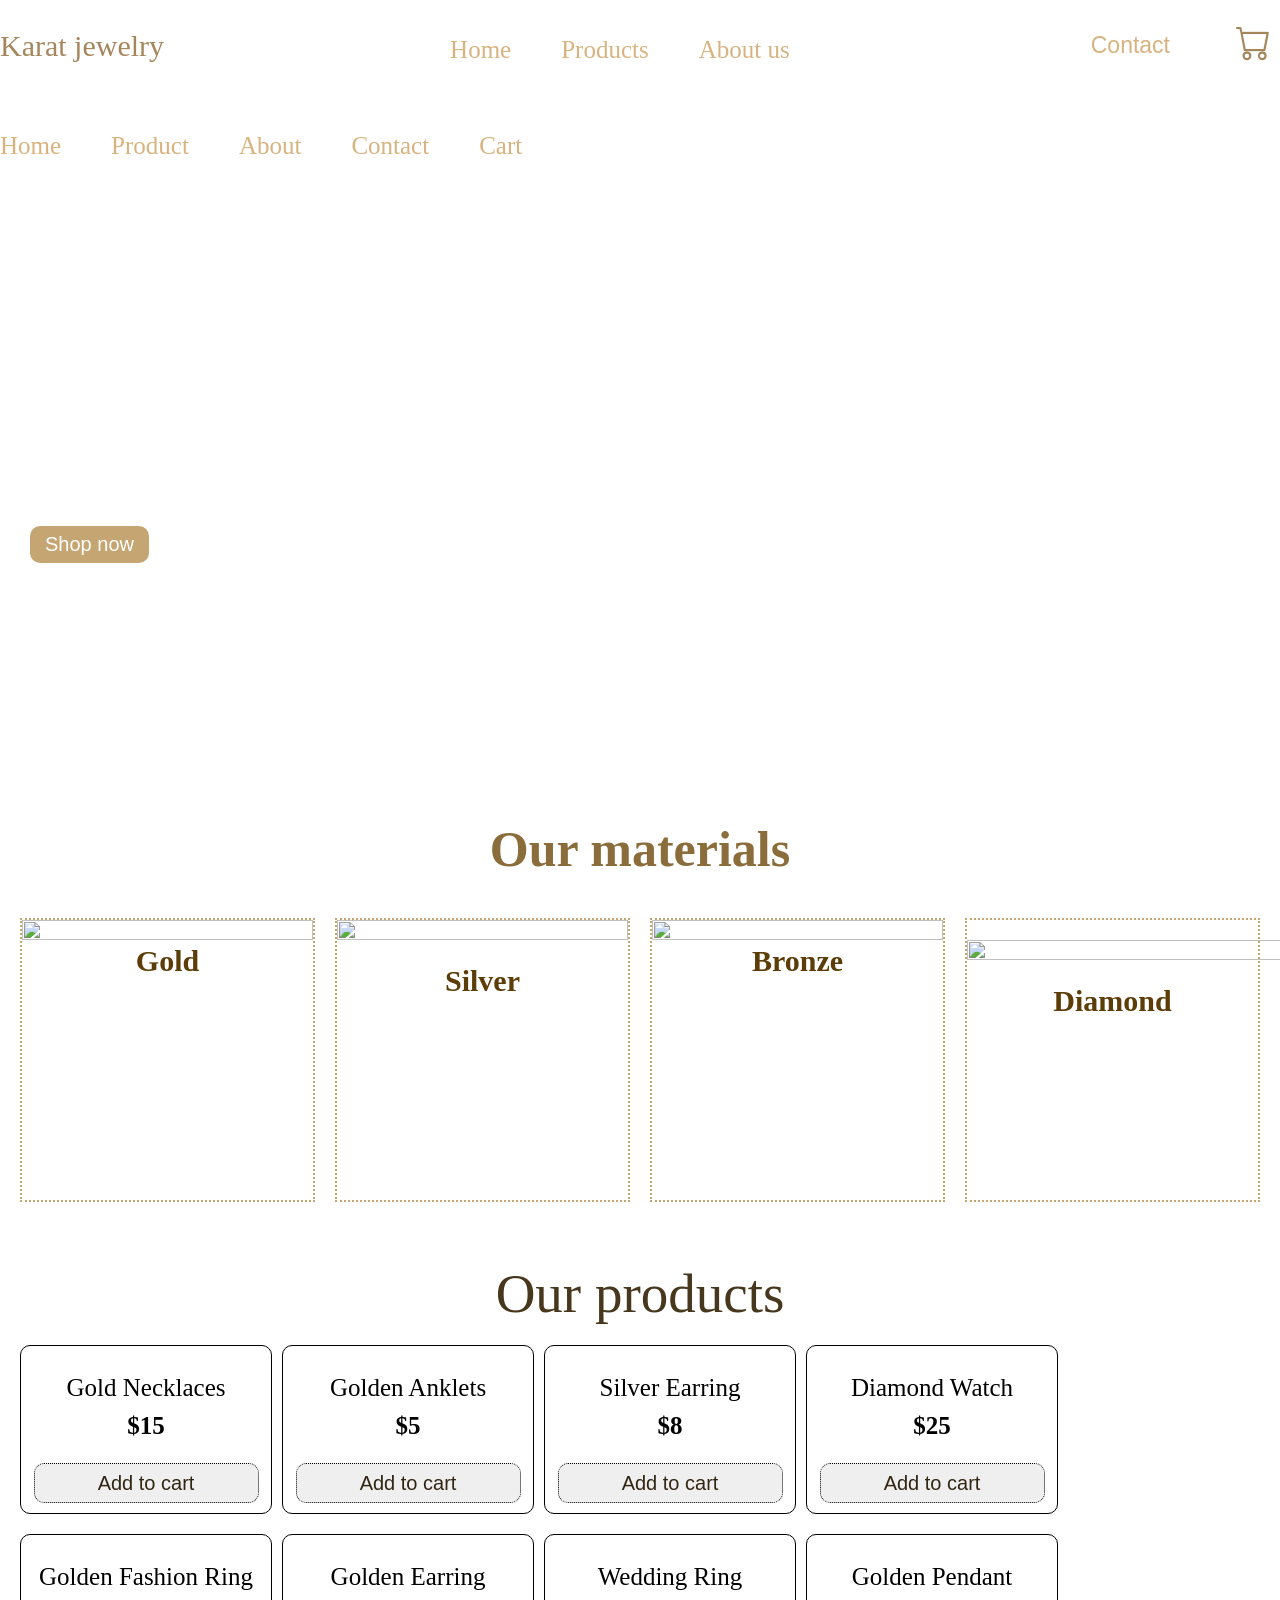
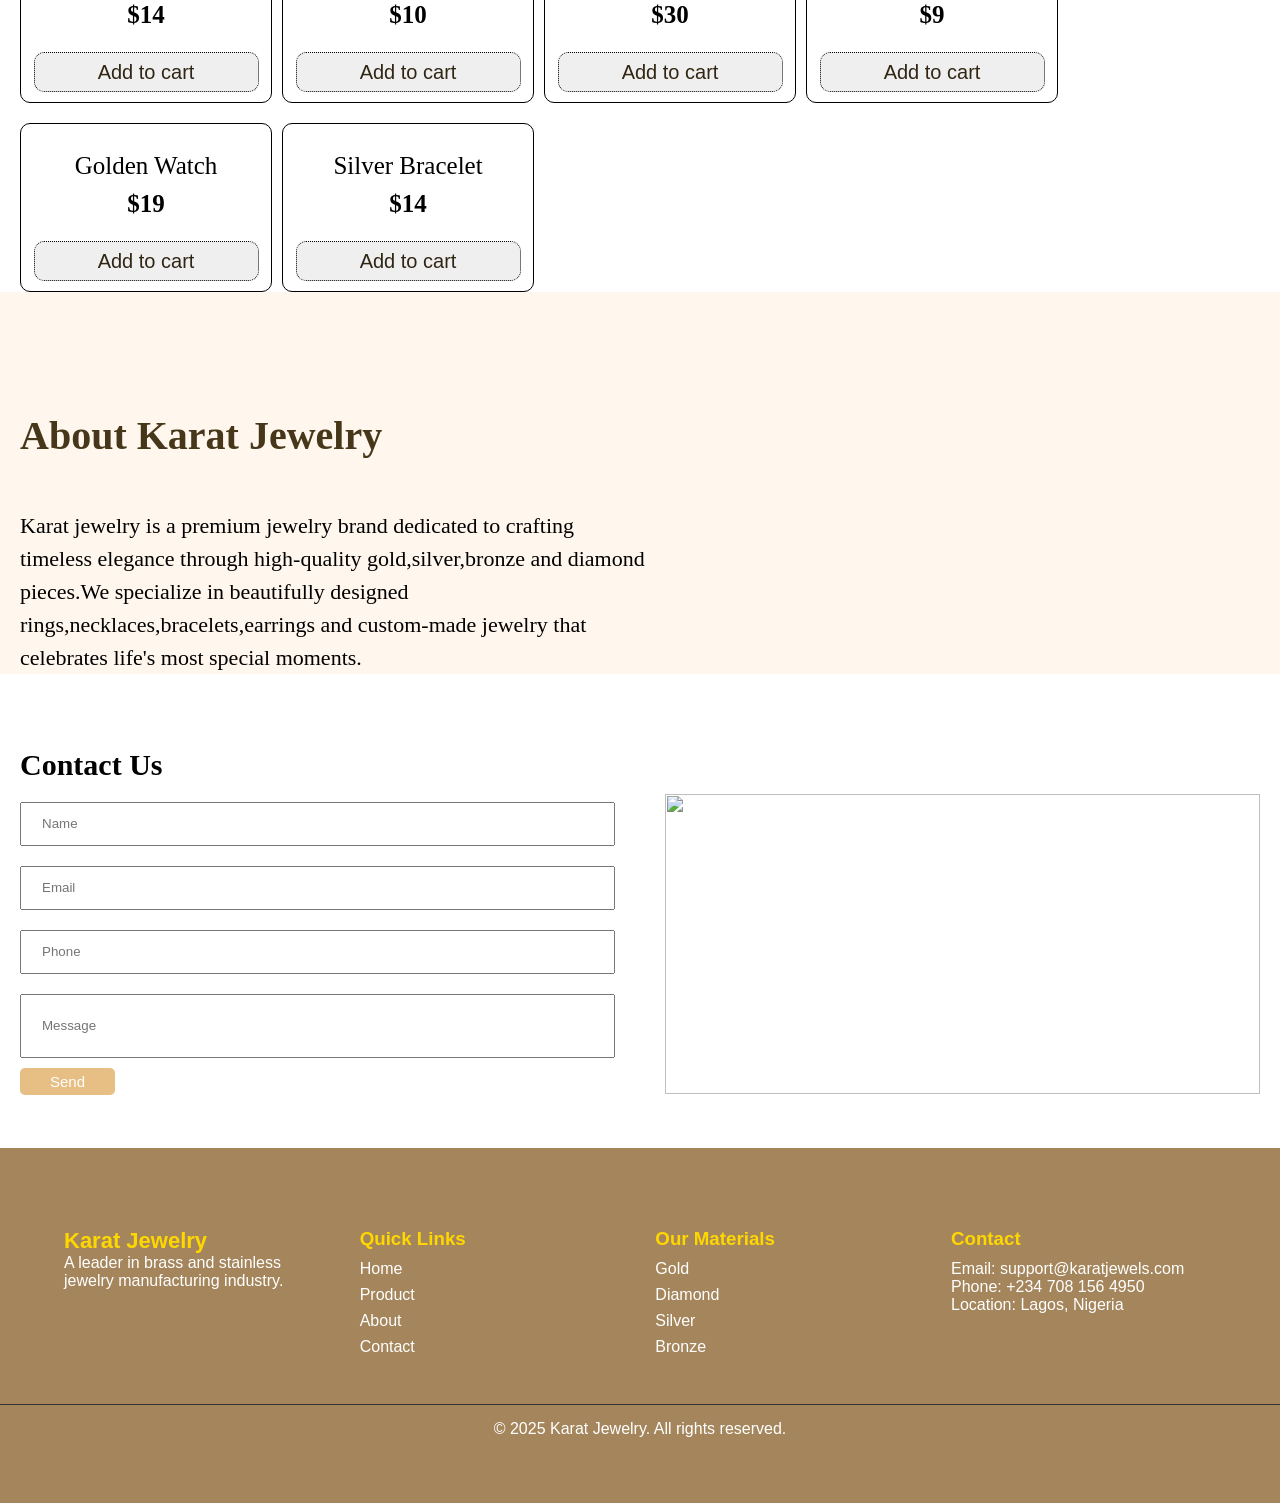
==== index.html @ 46d70159 "Initial commit" ====
<!DOCTYPE html>
<html lang="en">
<head>
    <meta charset="UTF-8">
    <meta name="viewport" content="width=device-width, initial-scale=1.0">
    <title>Document</title>
    <link rel="stylesheet" href="index.css">
    <link href="https://cdn.jsdelivr.net/npm/bootstrap-icons@1.11.3/font/bootstrap-icons.css" rel="stylesheet">
    <link rel="stylesheet" href="bootstrap-5.3.3-dist/bootstrap-5.3.3-dist/css/bootstrap.css">
    <link rel="stylesheet" href="https://cdnjs.cloudflare.com/ajax/libs/font-awesome/7.0.1/css/all.min.css"/>
     
</head>
<body>
    <nav>
        <div style="display: flex;align-items: center;">
            <div>
               <a href="#abt"> <img style="width: 120px;margin-left: 20px;" src=".//assets/logo.png" alt=""></a>
            </div>
            <div style="margin-left: -40px;"><a href="#abt"><h1 style="font-size: 30px;margin-top: 1px;">Karat jewelry</h1></a></div>
        </div>

            <div style="display: flex;justify-content: center;margin-top: 10px;">
                <ul>
                    <a href=""><li>Home</li></a>
                    <a href="#productss"><li>Products</li></a>
                    <a href="#abt"><li>About us</li></a>
                </ul>
            </div>
            <div style="display:flex; right: 20px;"><a href="#contactt"><button>Contact</button></a>
               <a href="cart.html"> <div style="position: relative;right: 10%;padding: 5px;border-radius: 20px;">
                <i style="font-size: 35px;color: rgb(165, 134, 92);" class="bi bi-cart"></i>
                <h2 style="position: absolute;top: 0px; left: 50%;transform: translate(-50%); font-size: 18px"
                id="cart-increment"
                ></h2>
            </div></a>
            </div>
    </nav>

    <nav class="navbar  d-flex d-sm-none  " style="position: sticky;top: 0;">
      <div class="container-fluid">
        <a class="navbar-brand" href="#abt"><img src=".//assets/logo.png" alt="" height="80" ></a>
    
        <!-- TOGGLER -->
        <button
          class="navbar-toggler ms-auto"
          type="button"
          data-bs-toggle="collapse"
          data-bs-target="#mainNav"
        >
          <span class="navbar-toggler-icon"></span>
        </button>
    
        <!-- NAV LINKS -->
        <div class="collapse navbar-collapse" id="mainNav">
          <ul class="navbar-nav ms-auto mb-2 mb-lg-0">
            <li class="nav-item">
              <a class="nav-link " href="">Home</a>
            </li>
    
            <!-- DROPDOWN -->
            <li class="nav-item">
              <a class="nav-link " href="#productss">Product</a>
            </li>

            <li class="nav-item">
              <a class="nav-link " href="#abt">About</a>
            </li>
    
            <li class="nav-item">
              <a class="nav-link" href="#contactt">Contact</a>
            </li>

            <li class="nav-item">
                <a class="nav-link " href="cart.html">Cart</a>
              </li>
    
          </ul>
        </div>
      </div>
    </nav>
    


        <div class="main" id="main">
        <p>A leader in brass and stainless jewelry manufacturing industry</p>
        <a href="#productss"><button class="button">Shop now</button></a>
        </div>
                
        
        <div class="material" id="mat">
            <h1>Our materials</h1>
         <div class="materiall">
            <div class="item">
                <div ><img src=".//assets/gold.png" alt=""></div>
                <h2>Gold</h2>
            </div>
            <div class="item">
                <div><img src=".//assets/silver.png" alt=""></div>
                <h2 style="margin-top: 20px;">Silver</h2>
            </div>
            <div class="item">
                <div><img src=".//assets/bronze.png" alt=""></div>
                <h2>Bronze</h2>
            </div>
            <div class="item">
                <div><img style="width: 110%;margin-top: 20px;" src=".//assets/diamond.png" alt=""></div>
                <h2  style="margin-top: 20px;">Diamond</h2>
            </div>
         </div>
        </div>

         <!-- Our available Products -->

         <div class="product-section">
            <h1>Our products</h1>
         <div class="product-container js-product-container" id="productss">
            <!-- <div class="product-card">
                <div class="product-img">
                    <img src="./assets/golden-necklace.png" alt=""></div>
                <div class="product-name">
                    <h3>Gold necklaces</h3>
                </div>
                <div class="product-price">
                    <h4>$15.00</h4>
                </div>
                <button>Add to cart</button>
            </div>


            <div class="product-card">
                <div class="product-img">
                    <img src="./assets/golden-necklace.png" alt=""></div>
                <div class="product-name">
                    <h3>Gold necklaces</h3>
                </div>
                <div class="product-price">
                    <h4>$15.00</h4>
                </div>
                <button>Add to cart</button>
            </div>

            <div class="product-card">
                <div class="product-img">
                    <img src="./assets/golden-necklace.png" alt=""></div>
                <div class="product-name">
                    <h3>Gold necklaces</h3>
                </div>
                <div class="product-price">
                    <h4>$15.00</h4>
                </div>
                <button>Add to cart</button>
            </div>

            <div class="product-card">
                <div class="product-img">
                    <img src="./assets/golden-necklace.png" alt=""></div>
                <div class="product-name">
                    <h3>Gold necklaces</h3>
                </div>
                <div class="product-price">
                    <h4>$15.00</h4>
                </div>
                <button>Add to cart</button>
            </div>

            <div class="product-card">
                <div class="product-img">
                    <img src="./assets/golden-necklace.png" alt=""></div>
                <div class="product-name">
                    <h3>Gold necklaces</h3>
                </div>
                <div class="product-price">
                    <h4>$15.00</h4>
                </div>
                <button>Add to cart</button>
            </div>
             -->

         </div>
         </div> 

        <!-- about -->
         <div class="about" id="abt">
            <div class="abt" >
                <div class="text">
                    <h1>About Karat Jewelry</h1>
                    <p>Karat jewelry is a premium jewelry brand dedicated to crafting timeless elegance through high-quality gold,silver,bronze and diamond pieces.We specialize in beautifully designed rings,necklaces,bracelets,earrings and custom-made jewelry that celebrates life's most special moments.</p>
                </div>
                <div class="image">
                    <img src=".//assets/about.png" alt="">
                </div>
            </div>
         </div>


        

         <!-- contact -->
            <div class="parent">
                <div class="contact-container" id="contactt">
                        <div style="width: 100%;">
                            <h2>Contact Us</h2>
                            <form action="">
                            <div class="inp" style="display: flex;flex-direction: column;row-gap: 20px;">
                                <input type="text" placeholder="Name" required >
                                <input type="email" placeholder="Email" required>
                                <input type="number" placeholder="Phone" required>
                                <input style="height: 60px;" type="text" placeholder="Message" required>
                            </div>
                            <button type="submit" class="contact-btn">Send</button>
                            </form>
                        </div>
                    <div style="width: 100%;"><img src=".//assets/contact us.jpeg" alt=""></div>
                </div>
            </div>

            <!-- footer -->

            <footer class="footer">
                <div class="footer-container">
              
                  <div class="footer-section">
                    <h2 class="logo">Karat Jewelry</h2>
                    <p>A leader in brass and stainless jewelry manufacturing industry.</p>
                  </div>
              
                  <div class="footer-section">
                    <h3>Quick Links</h3>
                    <ul>
                      <li><a href="">Home</a></li>
                      <li><a href="#productss">Product</a></li>
                      <li><a href="#abt">About</a></li>
                      <li><a href="#contactt">Contact</a></li>
                    </ul>
                  </div>
              
                  <div class="footer-section">
                    <h3>Our Materials</h3>
                    <ul>
                      <li><a href="#mat">Gold</a></li>
                      <li><a href="#mat">Diamond</a></li>
                      <li><a href="#mat">Silver</a></li>
                      <li><a href="#mat">Bronze</a></li>
                    </ul>
                  </div>
              
                  <div class="footer-section">
                    <h3>Contact</h3>
                    <p>Email: support@karatjewels.com</p>
                    <p>Phone: <a style="text-decoration: none;color: white;" href="tel:+2347081564950">+234 708 156 4950</a></p>
                    <p>Location: Lagos, Nigeria</p>
                  </div>
              
                </div>
              
                <div class="copyright">
                  © 2025 Karat Jewelry. All rights reserved.
                </div>
              </footer>
        <script src="https://cdn.jsdelivr.net/npm/bootstrap@5.3.3/dist/js/bootstrap.bundle.min.js"></script>
        <script type="module" src="index.js"></script>
</body>
</html>
---- index.css ----
*{
    margin: 0;
    padding: 0;
}
body{
    overflow-x: hidden;
}
nav{
    display: flex;
    justify-content: space-between;
    /* background-image: url(.//assets/index-img.jpg); */
    /* background-color: rgb(165, 134, 92); */
    /* background-color: white; */
    background-color: rgb(255, 255, 255);

    /* background-color: royalblue; */
    /* height: 70px; */
    background-repeat: no-repeat;
    background-size: cover;
    background-position: center;
    align-items: center;
    padding: 10px 0px;
    position:sticky;
    top: 0;
    width: 100%;
    z-index: 1099;
}

.nav2{
    display: none;
    justify-content: space-between;
    /* background-image: url(.//assets/index-img.jpg); */
    background-color: rgb(165, 134, 92);
    /* background-color: royalblue; */

    background-repeat: no-repeat;
    background-size: cover;
    background-position: center;
    align-items: center;
    padding: 00px 0px;
    height: 70px;
     position: fixed;
    width: 100%;
    z-index: 999;
}
nav h1{
    font-size: 40px;
    /* color: white; */
    color: rgb(165, 134, 92);

    font-weight: lighter;
    margin-left: 20px;
}
nav ul{
    display: flex;
    font-size: 25px;
    list-style-type: none;
    gap: 50px;
}
nav a{
    text-decoration: none;
    /* color: white; */
    /* color: rgb(165, 134, 92); */
    color: rgb(216, 179, 127);

    font-weight: lighter;
}
nav a:hover{
    color: gold;
    transition: 0.2s ease;
}
nav button{
    padding: 7px 15px;
    margin:5px 50px 0px 0px;
    font-size: 23px;
    border-radius: 12px;
    border: none;
    color: rgb(216, 179, 127);
    background: transparent;
}
nav button:hover{
    color: white;
    background-color: rgb(165, 134, 92);
    transition: 0.2s ease;
    cursor: pointer;
}
.main{
    background-image: url(.//assets/index-img.jpg);
    height: 600px;
    width: 100%;
    background-size: cover;
    background-repeat: no-repeat;
    background-position: center;
    z-index: 1051;

}
.main p{
    width: 690px;
    font-size: 42px;
    color: white;
    padding-top: 200px;
    margin-left: 30px;
}
.button{
    padding: 7px 15px;
    font-size: 20px;
    border-radius: 10px;
    color: white;
    margin-left: 30px;
    margin-top: 50px;
    background-color: #c5a572;
    border: none;
    font-weight:lighter;
    font-family: sans-serif;

}
.button:hover{
    background-color: #b5905f;
    cursor: pointer;
    transition: 0.5s ease;
}
.material{
    padding: 30px 20px;
    /* background-color: rgb(165, 134, 92); */
    background-color: white;
}
.material h1{
    text-align: center;
    font-size: 50px;
    padding: 10px 0px;
    color: #8a6d3b;
    /* color: white; */
    /* opacity: 0.8; */

}
.materiall{
    display: flex;
    gap: 20px;
    padding-top: 30px;
    /* width: 100%; */
}
.material img{
    width: 100%;
    height: 100%;
    /* border: 3px solid black; */
}
.item{
    border: 2px dotted #c5a572;    
    height: 280px;
    width: 100%;
}
.materiall h2{
    font-size: 30px;
    text-align: center;
    color: #5c3d08;

}
.about{
    background-color: rgb(255, 247, 237);
}
.abt{
    display: flex;
    /* border: 5px solid red; */
}
.text{
    width: 100%;
    margin-top: 100px;
    padding: 0px 0px 0px 20px;
}
.text h1{
    font-size: 40px;
    margin-top: 20px;
    color: #47371a;

}
.text p{
    font-size: 22px;
    line-height: 1.5;
    margin-top: 50px;
}
.image{
    width: 100%;
}
.image img{
    width: 80%;
}
.product-section{
    padding: 0px 20px;
    margin-top: 30px;
}
.product-section h1{
    text-align: center;
    font-size: 55px;
    font-weight: lighter;
    color: #46371d;

}
.product-container{
    margin-top: 20px;
    display: flex;
    gap: 10px;
    row-gap: 20px;
    flex-wrap: wrap;
}
.product-card{
    border: 1px solid black;
    width: 250px;
    display: flex;
    flex-direction: column;
    border-radius: 10px;
    overflow: hidden;
    /* align-items: center; */
    /* padding: 0px 0px; */
}
.product-card:hover{
 .imagee{
    /* transform: scale(-100%,-100%);*/
    transform: scale(1.30);
    transition-duration: 0.5s;
 }
}
.product-card h3,h4{
    text-align: center;
    font-size: 25px;
    margin-top: 10px;
    font-weight: lighter;

}
.product-card h4{
    font-weight: bold;
}
.product-card img{
    background-color: rgb(224, 202, 171);
    width: 100%;
    border-radius: 10px;
}
.product-card button{
    width: 90%;
    height: 40px;
    border: 1px dotted black;
    /* margin: auto; */
    font-size: 20px;
    margin: 10px auto;
    border-radius: 10px;
    color: #312613;

}
.product-card button:hover{
    opacity: 0.7;
    transition: 0.2s ease;
    cursor: pointer;
    /* background-color: #e4e4e4; */
}
.product-img{
    overflow: hidden;
}
.parent{
    margin: 70px 0px 50px 0px ;
}
.contact-container{
    /* border: 2px solid black; */
    display: flex;
    gap: 50px;
    padding: 0px 20px  ;
    align-items: center;
}
.contact-container h2{
    font-size: 30px;
    margin-bottom: 20px;
}
.contact-container img{
    margin-top: 50px;
    width: 100%;
    height: 300px;
}
.inp input{
    height: 40px;
    outline: none;
    padding:0px 20px;
}
.contact-btn{
    padding: 5px 30px;
    font-size: 15px;
    border-radius: 5px;
    margin-top: 10px;
    background-color: rgb(231, 190, 132);
    border: none;
    color: white;
}


.footer {
    /* background: #111; */
    background-color: rgb(165, 134, 92);
    color: #fff;
    padding: 80px 0px 50px 0px;
    font-family: Arial, sans-serif;
  }
  
  .footer-container {
    display: flex;
    flex-wrap: wrap;
    justify-content: space-between;
    width: 90%;
    margin: auto;
  }
  
  .footer-section {
    width: 23%;
    min-width: 200px;
    margin-bottom: 20px;
  }
  
  .footer-section h3 {
    margin-bottom: 10px;
    color: gold;
  }
  
  .footer-section ul li {
    list-style: none;
    margin-bottom: 8px;
  }
  
  .footer-section ul li a {
    /* color: #ccc; */
    color: white;
    text-decoration: none;
  }
  
  .footer-section ul li a:hover {
    color: gold;
    transition: 0.2s ease;
  }
  
  .logo {
    color: gold;
    font-size: 22px;
  }
  
  .copyright {
    text-align: center;
    padding: 15px 0;
    border-top: 1px solid #333;
    color: white;
    margin-top: 20px;
  }
  .inserted{
    transition: 0.5s ease;
    opacity: 1 !important;
  }
  .uninserted{
    transition: 0.5s ease;
    opacity: 0 !important;
  }
  .time{
    transition: 0.5s ease;
  }
  @media (0px <=width <= 600px) {
    nav{
        display: none;
    }
    .nav2{
        /* display: none; */
        /* justify-content: space-around; */
        border: 2px solid black;
    }
    .navbar a {
        padding: 0 !important;
        margin: 0 !important;
        margin-left: 20px !important;
    }
    .nav2 i{
        padding-right: 20px;
    }
    .nav2-logo{
        margin-left: 0px;
    }
    .main{
        height: 450px;
    }
    .main p{
        font-size: 20px;
        font-weight: 100;
        padding-top:80px;
        width: 48%;
        margin-left: 5px;
        line-height: 1.2;
    }
    .main button{
        margin-left: 5px;
    }
    .material h1{
        font-size: 30px;
    }
    .materiall{
        flex-direction: column;
    }
    .item{
        height: 80%;
        padding: 10px 0px;
    }
    .abt{
        flex-direction: column;
        align-items: center;
        justify-content: center;
        padding: 0px 0px;
    }
    .text{
        /* border: 2px solid black; */
        margin: 50px;
        padding-right: 0px 0px;
    }
    .text h1{
        font-size: 35px;
    }
    .text p{
        margin-top: 20px;
        font-size: 20px;
        padding-right:20px;
    }
    .image{
        padding-left: 20px;
    }
    .product-section h1{
        font-size: 39px;
    }
    .product-container{
        
        row-gap: 50px;
    }
    .product-card{
        width: 100%;
    }
    .contact-container{
        flex-direction: column;
    }
    /* .product-container {
        width: 80%;
        align-items: center !important;
        justify-content: center !important;
        align-self: center !important;
        margin-left: 50%;
        transform: translate(-50%);
    } */
  }
  @media (600px <=width <= 3000px) {
    nav{
        height: 70px;
    }
  }
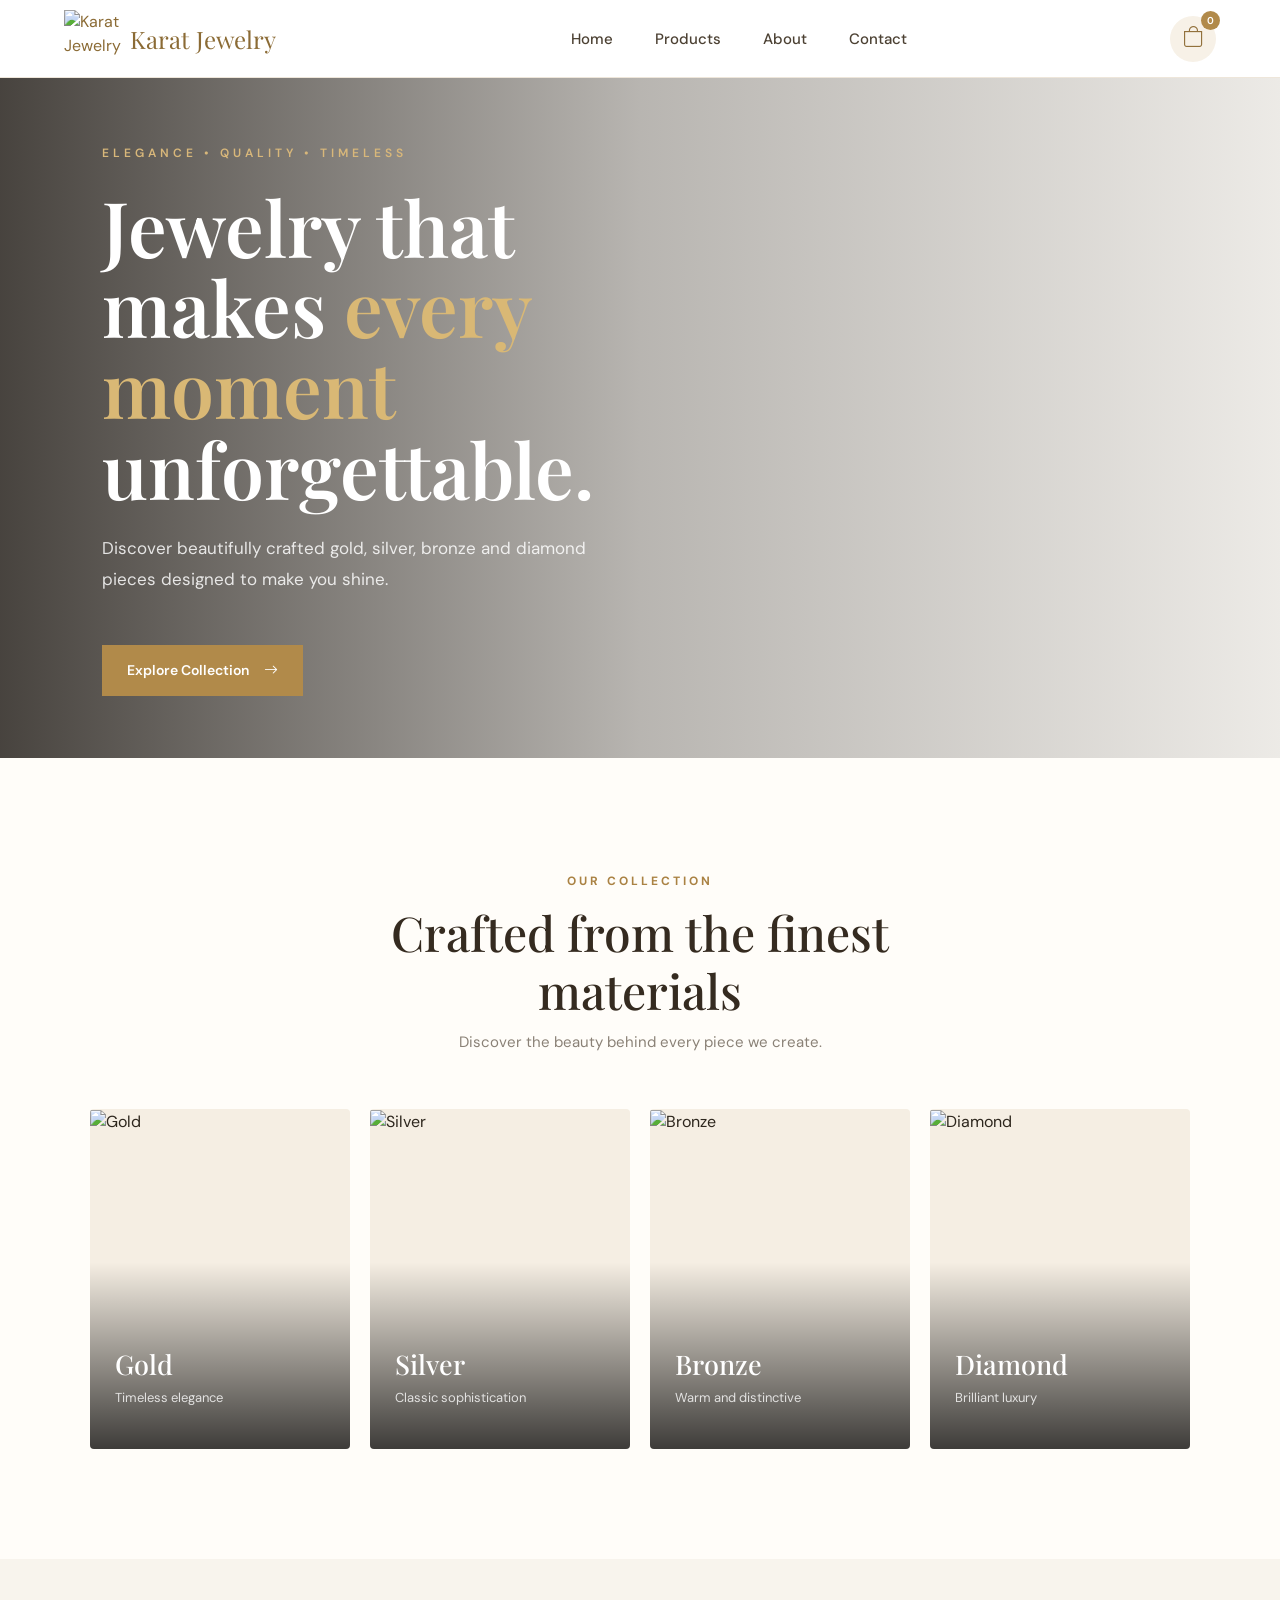
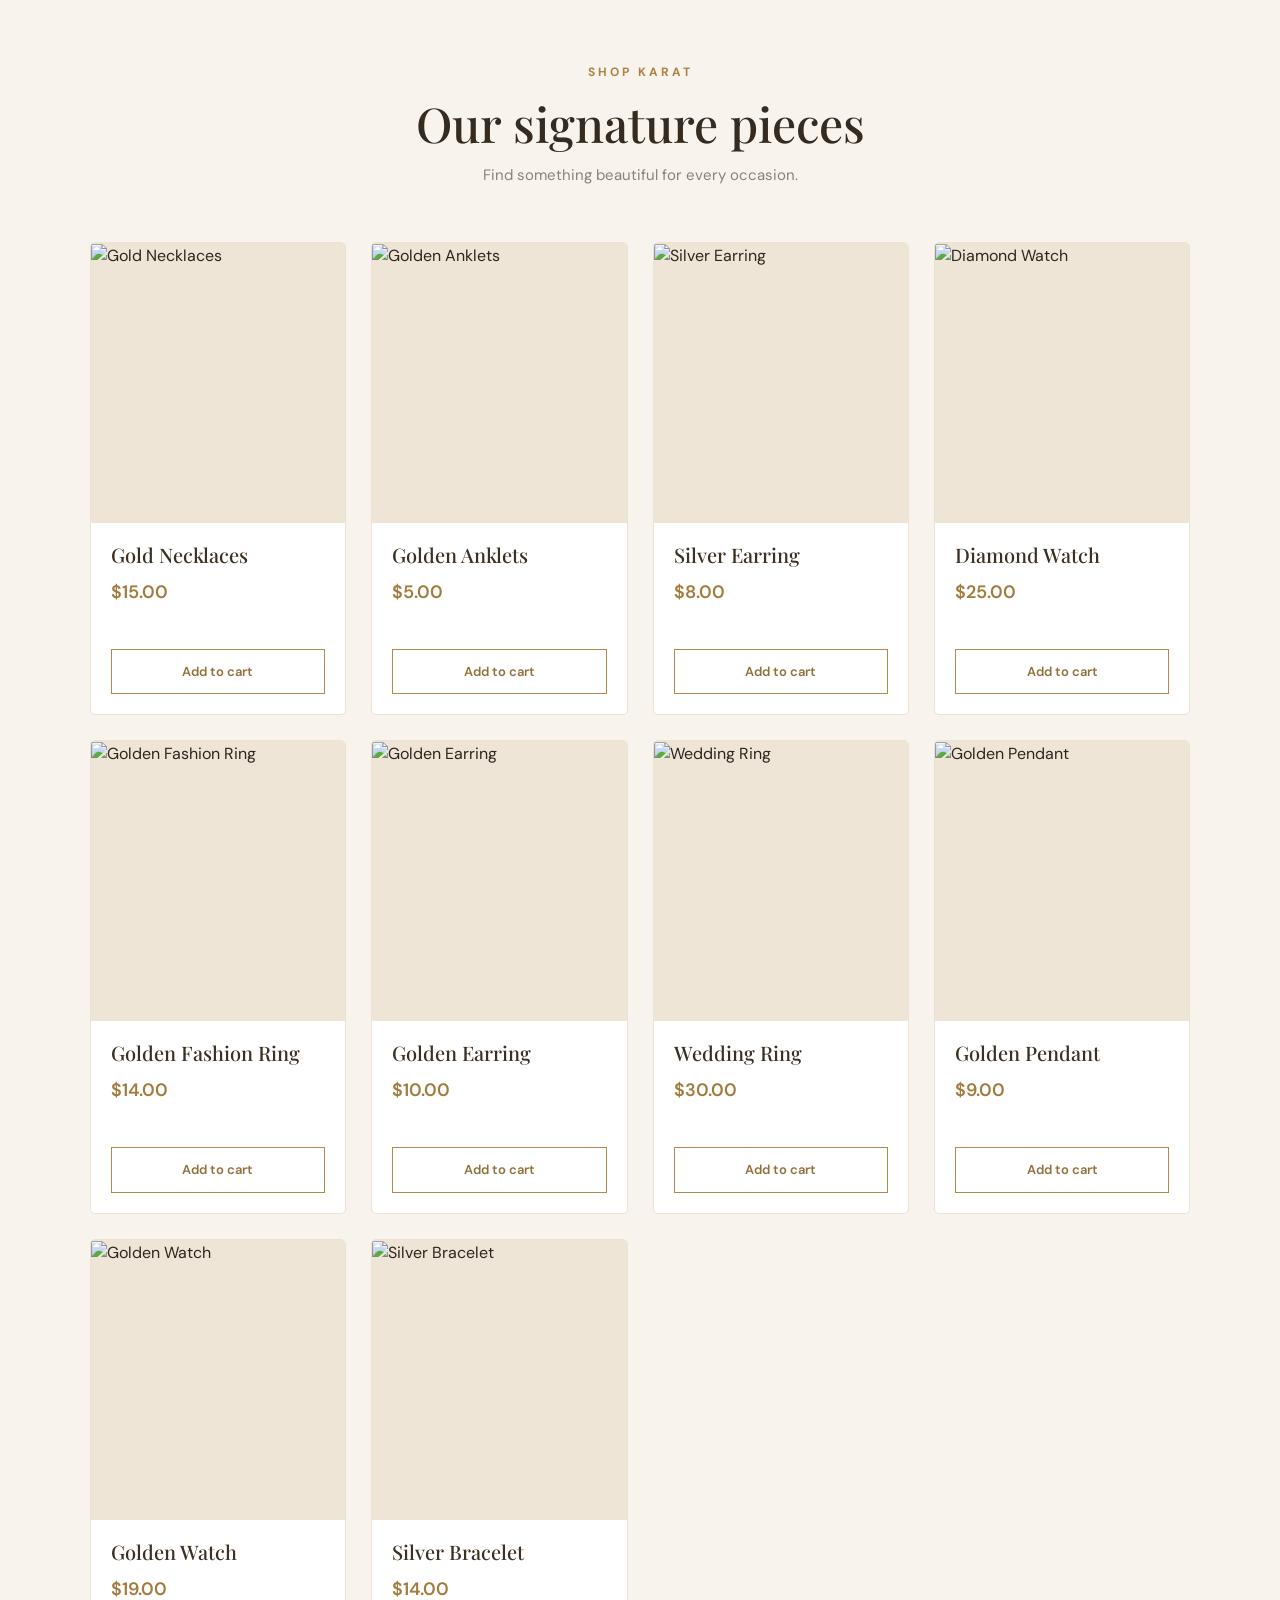
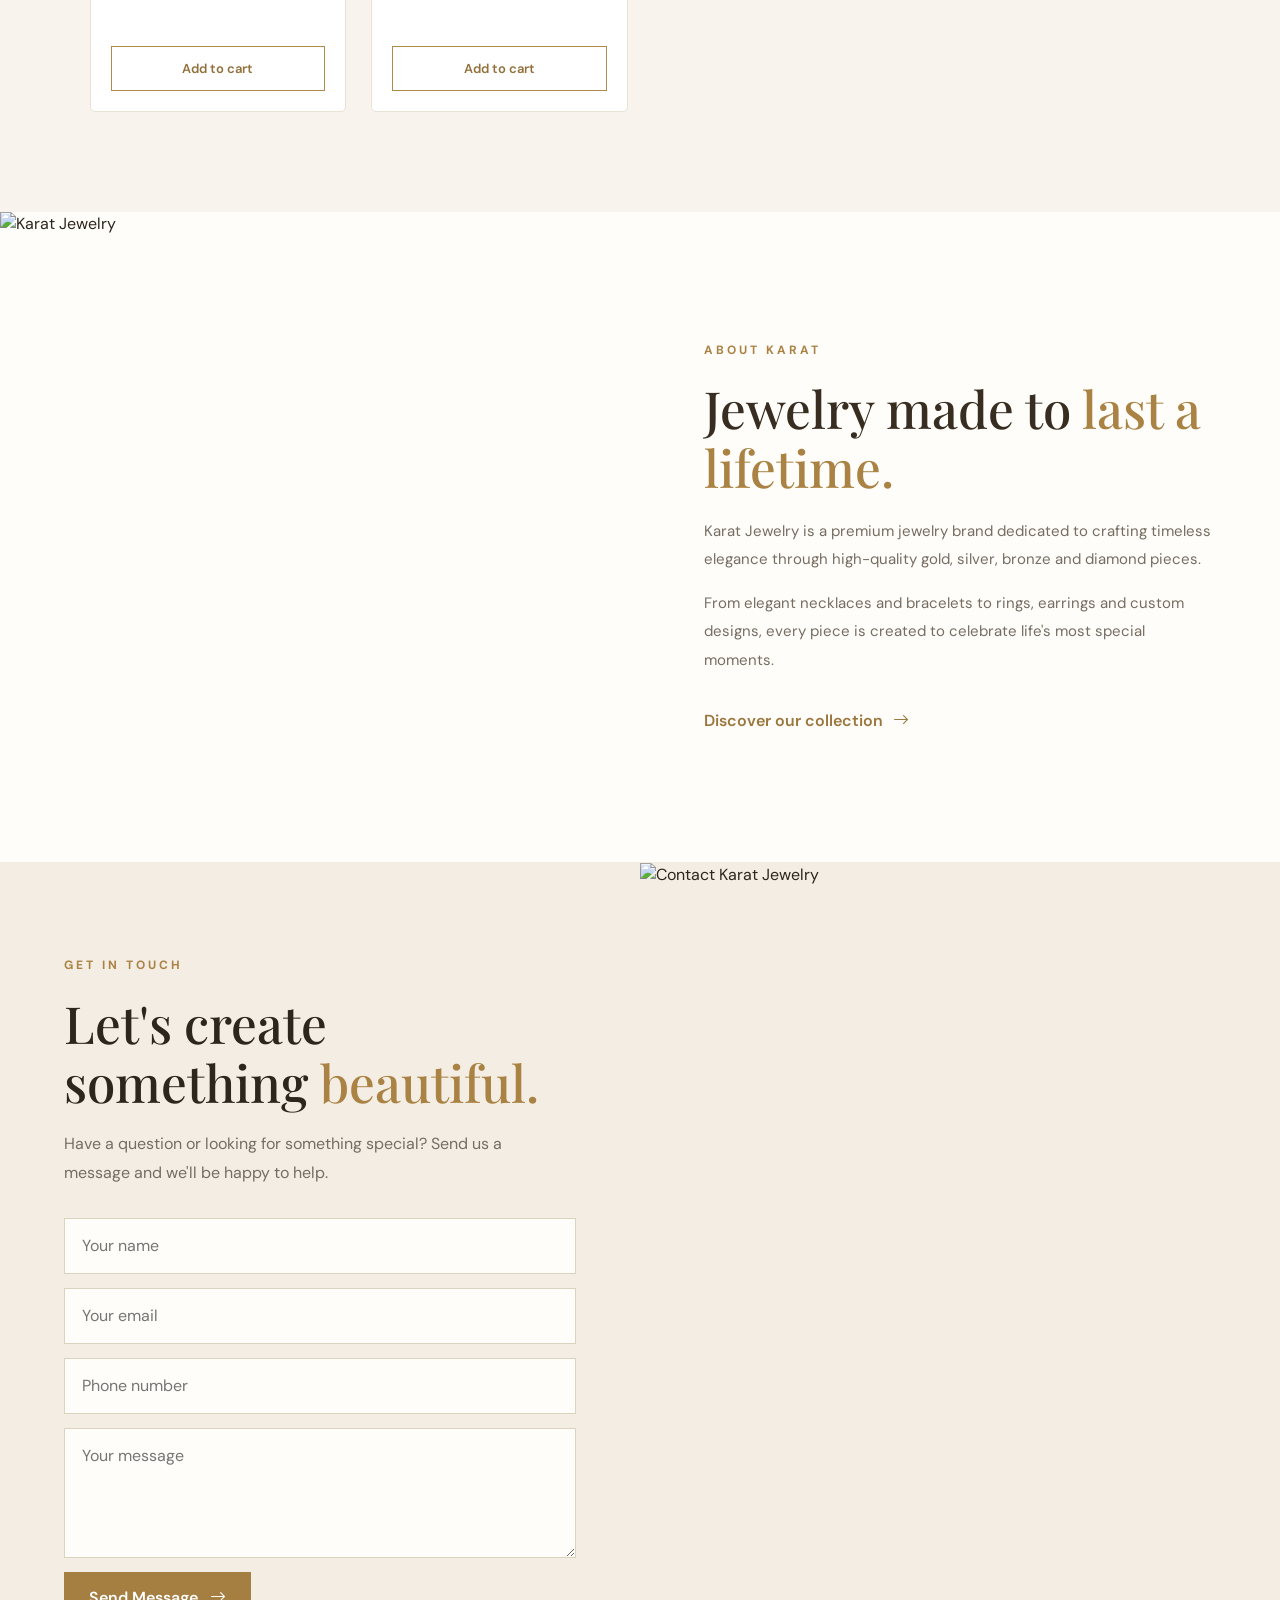
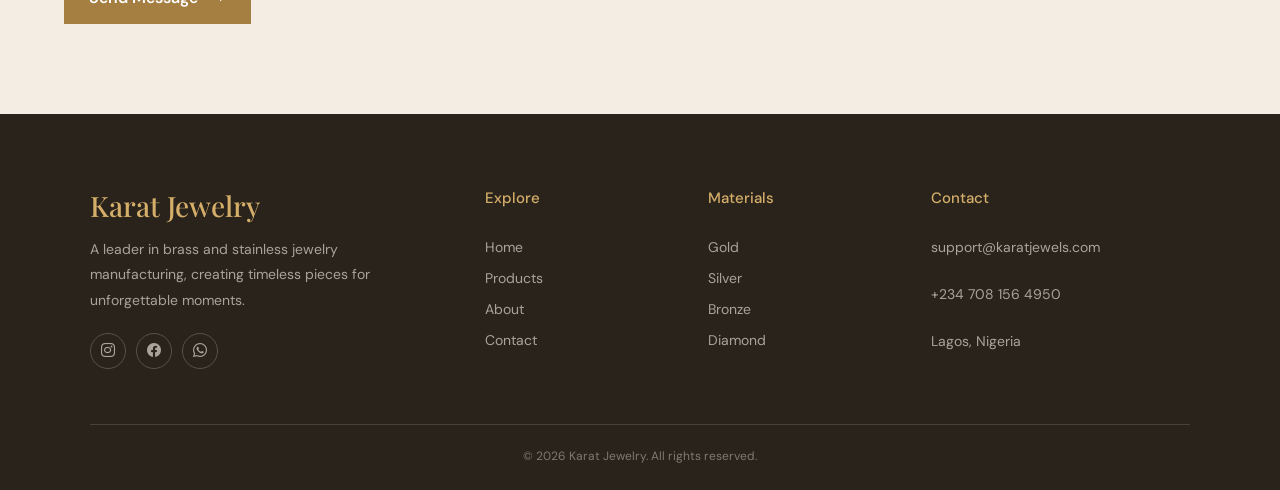
==== commit a1aa8489: "Fix empty cart order validation" ====
--- a/index.html
+++ b/index.html
@@ -1,263 +1,443 @@
 <!DOCTYPE html>
 <html lang="en">
+
 <head>
     <meta charset="UTF-8">
     <meta name="viewport" content="width=device-width, initial-scale=1.0">
-    <title>Document</title>
+
+    <title>Karat Jewelry</title>
+
+    <!-- Bootstrap -->
+    <link
+        href="https://cdn.jsdelivr.net/npm/bootstrap@5.3.3/dist/css/bootstrap.min.css"
+        rel="stylesheet"
+    >
+
+    <!-- Bootstrap Icons -->
+    <link
+        rel="stylesheet"
+        href="https://cdn.jsdelivr.net/npm/bootstrap-icons@1.11.3/font/bootstrap-icons.min.css"
+    >
+
+    <!-- Google Fonts -->
+    <link
+        href="https://fonts.googleapis.com/css2?family=DM+Sans:wght@400;500;600&family=Playfair+Display:wght@500;600;700&display=swap"
+        rel="stylesheet"
+    >
+
     <link rel="stylesheet" href="index.css">
-    <link href="https://cdn.jsdelivr.net/npm/bootstrap-icons@1.11.3/font/bootstrap-icons.css" rel="stylesheet">
-    <link rel="stylesheet" href="bootstrap-5.3.3-dist/bootstrap-5.3.3-dist/css/bootstrap.css">
-    <link rel="stylesheet" href="https://cdnjs.cloudflare.com/ajax/libs/font-awesome/7.0.1/css/all.min.css"/>
-     
 </head>
+
+
 <body>
-    <nav>
-        <div style="display: flex;align-items: center;">
+
+    <!-- ================= NAVBAR ================= -->
+
+    <nav class="desktop-nav">
+
+        <a href="#main" class="brand">
+            <img src="./assets/logo.png" alt="Karat Jewelry">
+            <span>Karat Jewelry</span>
+        </a>
+
+        <ul class="nav-links">
+            <li><a href="#main">Home</a></li>
+            <li><a href="#productss">Products</a></li>
+            <li><a href="#abt">About</a></li>
+            <li><a href="#contactt">Contact</a></li>
+        </ul>
+
+        <a href="cart.html" class="cart-link">
+            <i class="bi bi-bag"></i>
+            <span id="cart-increment">0</span>
+        </a>
+
+    </nav>
+
+
+    <!-- ================= MOBILE NAVBAR ================= -->
+
+    <nav class="mobile-nav navbar">
+
+        <a href="#main" class="mobile-brand">
+            <img src="./assets/logo.png" alt="Karat Jewelry">
+        </a>
+
+        <button
+            class="navbar-toggler"
+            type="button"
+            data-bs-toggle="collapse"
+            data-bs-target="#mainNav"
+        >
+            <span class="navbar-toggler-icon"></span>
+        </button>
+
+        <div class="collapse navbar-collapse" id="mainNav">
+
+            <ul class="navbar-nav">
+
+                <li>
+                    <a href="#main">Home</a>
+                </li>
+
+                <li>
+                    <a href="#productss">Products</a>
+                </li>
+
+                <li>
+                    <a href="#abt">About</a>
+                </li>
+
+                <li>
+                    <a href="#contactt">Contact</a>
+                </li>
+
+                <li>
+                    <a href="cart.html">Cart</a>
+                </li>
+
+            </ul>
+
+        </div>
+
+    </nav>
+
+
+    <!-- ================= HERO ================= -->
+
+    <section class="hero" id="main">
+
+        <div class="hero-overlay"></div>
+
+        <div class="hero-content">
+
+            <span class="hero-small">
+                ELEGANCE • QUALITY • TIMELESS
+            </span>
+
+            <h1>
+                Jewelry that makes
+                <span>every moment</span>
+                unforgettable.
+            </h1>
+
+            <p>
+                Discover beautifully crafted gold, silver, bronze
+                and diamond pieces designed to make you shine.
+            </p>
+
+            <a href="#productss" class="hero-btn">
+                Explore Collection
+                <i class="bi bi-arrow-right"></i>
+            </a>
+
+        </div>
+
+    </section>
+
+
+    <!-- ================= MATERIALS ================= -->
+
+    <section class="materials" id="mat">
+
+        <div class="section-heading">
+
+            <span>OUR COLLECTION</span>
+
+            <h2>
+                Crafted from the finest materials
+            </h2>
+
+            <p>
+                Discover the beauty behind every piece we create.
+            </p>
+
+        </div>
+
+
+        <div class="materials-grid">
+
+            <div class="material-card">
+
+                <img src="./assets/gold.png" alt="Gold">
+
+                <div>
+                    <h3>Gold</h3>
+                    <p>Timeless elegance</p>
+                </div>
+
+            </div>
+
+
+            <div class="material-card">
+
+                <img src="./assets/silver.png" alt="Silver">
+
+                <div>
+                    <h3>Silver</h3>
+                    <p>Classic sophistication</p>
+                </div>
+
+            </div>
+
+
+            <div class="material-card">
+
+                <img src="./assets/bronze.png" alt="Bronze">
+
+                <div>
+                    <h3>Bronze</h3>
+                    <p>Warm and distinctive</p>
+                </div>
+
+            </div>
+
+
+            <div class="material-card">
+
+                <img src="./assets/diamond.png" alt="Diamond">
+
+                <div>
+                    <h3>Diamond</h3>
+                    <p>Brilliant luxury</p>
+                </div>
+
+            </div>
+
+        </div>
+
+    </section>
+
+
+    <!-- ================= PRODUCTS ================= -->
+
+    <section class="products-section" id="productss">
+
+        <div class="section-heading">
+
+            <span>SHOP KARAT</span>
+
+            <h2>
+                Our signature pieces
+            </h2>
+
+            <p>
+                Find something beautiful for every occasion.
+            </p>
+
+        </div>
+
+
+        <!-- JS inserts products here -->
+
+        <div class="product-container js-product-container"></div>
+
+    </section>
+
+
+    <!-- ================= ABOUT ================= -->
+
+    <section class="about-section" id="abt">
+
+        <div class="about-image">
+
+            <img
+                src="./assets/about.png"
+                alt="Karat Jewelry"
+            >
+
+        </div>
+
+
+        <div class="about-content">
+
+            <span>ABOUT KARAT</span>
+
+            <h2>
+                Jewelry made to
+                <span>last a lifetime.</span>
+            </h2>
+
+            <p>
+                Karat Jewelry is a premium jewelry brand dedicated
+                to crafting timeless elegance through high-quality
+                gold, silver, bronze and diamond pieces.
+            </p>
+
+            <p>
+                From elegant necklaces and bracelets to rings,
+                earrings and custom designs, every piece is created
+                to celebrate life's most special moments.
+            </p>
+
+            <a href="#productss">
+                Discover our collection
+                <i class="bi bi-arrow-right"></i>
+            </a>
+
+        </div>
+
+    </section>
+
+
+    <!-- ================= CONTACT ================= -->
+
+    <section class="contact-section" id="contactt">
+
+        <div class="contact-content">
+
+            <span>GET IN TOUCH</span>
+
+            <h2>
+                Let's create something
+                <span>beautiful.</span>
+            </h2>
+
+            <p>
+                Have a question or looking for something special?
+                Send us a message and we'll be happy to help.
+            </p>
+
+
+            <form>
+
+                <input
+                    type="text"
+                    placeholder="Your name"
+                    required
+                >
+
+                <input
+                    type="email"
+                    placeholder="Your email"
+                    required
+                >
+
+                <input
+                    type="tel"
+                    placeholder="Phone number"
+                    required
+                >
+
+                <textarea
+                    placeholder="Your message"
+                    required
+                ></textarea>
+
+                <button type="submit">
+                    Send Message
+                    <i class="bi bi-arrow-right"></i>
+                </button>
+
+            </form>
+
+        </div>
+
+
+        <div class="contact-image">
+
+            <img
+                src="./assets/contact us.jpeg"
+                alt="Contact Karat Jewelry"
+            >
+
+        </div>
+
+    </section>
+
+
+    <!-- ================= FOOTER ================= -->
+
+    <footer>
+
+        <div class="footer-grid">
+
+            <div class="footer-brand">
+
+                <h2>Karat Jewelry</h2>
+
+                <p>
+                    A leader in brass and stainless jewelry
+                    manufacturing, creating timeless pieces
+                    for unforgettable moments.
+                </p>
+
+                <div class="socials">
+
+                    <a href="#">
+                        <i class="bi bi-instagram"></i>
+                    </a>
+
+                    <a href="#">
+                        <i class="bi bi-facebook"></i>
+                    </a>
+
+                    <a href="#">
+                        <i class="bi bi-whatsapp"></i>
+                    </a>
+
+                </div>
+
+            </div>
+
+
             <div>
-               <a href="#abt"> <img style="width: 120px;margin-left: 20px;" src=".//assets/logo.png" alt=""></a>
-            </div>
-            <div style="margin-left: -40px;"><a href="#abt"><h1 style="font-size: 30px;margin-top: 1px;">Karat jewelry</h1></a></div>
-        </div>
-
-            <div style="display: flex;justify-content: center;margin-top: 10px;">
-                <ul>
-                    <a href=""><li>Home</li></a>
-                    <a href="#productss"><li>Products</li></a>
-                    <a href="#abt"><li>About us</li></a>
-                </ul>
-            </div>
-            <div style="display:flex; right: 20px;"><a href="#contactt"><button>Contact</button></a>
-               <a href="cart.html"> <div style="position: relative;right: 10%;padding: 5px;border-radius: 20px;">
-                <i style="font-size: 35px;color: rgb(165, 134, 92);" class="bi bi-cart"></i>
-                <h2 style="position: absolute;top: 0px; left: 50%;transform: translate(-50%); font-size: 18px"
-                id="cart-increment"
-                ></h2>
-            </div></a>
-            </div>
-    </nav>
-
-    <nav class="navbar  d-flex d-sm-none  " style="position: sticky;top: 0;">
-      <div class="container-fluid">
-        <a class="navbar-brand" href="#abt"><img src=".//assets/logo.png" alt="" height="80" ></a>
-    
-        <!-- TOGGLER -->
-        <button
-          class="navbar-toggler ms-auto"
-          type="button"
-          data-bs-toggle="collapse"
-          data-bs-target="#mainNav"
-        >
-          <span class="navbar-toggler-icon"></span>
-        </button>
-    
-        <!-- NAV LINKS -->
-        <div class="collapse navbar-collapse" id="mainNav">
-          <ul class="navbar-nav ms-auto mb-2 mb-lg-0">
-            <li class="nav-item">
-              <a class="nav-link " href="">Home</a>
-            </li>
-    
-            <!-- DROPDOWN -->
-            <li class="nav-item">
-              <a class="nav-link " href="#productss">Product</a>
-            </li>
-
-            <li class="nav-item">
-              <a class="nav-link " href="#abt">About</a>
-            </li>
-    
-            <li class="nav-item">
-              <a class="nav-link" href="#contactt">Contact</a>
-            </li>
-
-            <li class="nav-item">
-                <a class="nav-link " href="cart.html">Cart</a>
-              </li>
-    
-          </ul>
-        </div>
-      </div>
-    </nav>
-    
-
-
-        <div class="main" id="main">
-        <p>A leader in brass and stainless jewelry manufacturing industry</p>
-        <a href="#productss"><button class="button">Shop now</button></a>
-        </div>
-                
-        
-        <div class="material" id="mat">
-            <h1>Our materials</h1>
-         <div class="materiall">
-            <div class="item">
-                <div ><img src=".//assets/gold.png" alt=""></div>
-                <h2>Gold</h2>
-            </div>
-            <div class="item">
-                <div><img src=".//assets/silver.png" alt=""></div>
-                <h2 style="margin-top: 20px;">Silver</h2>
-            </div>
-            <div class="item">
-                <div><img src=".//assets/bronze.png" alt=""></div>
-                <h2>Bronze</h2>
-            </div>
-            <div class="item">
-                <div><img style="width: 110%;margin-top: 20px;" src=".//assets/diamond.png" alt=""></div>
-                <h2  style="margin-top: 20px;">Diamond</h2>
-            </div>
-         </div>
-        </div>
-
-         <!-- Our available Products -->
-
-         <div class="product-section">
-            <h1>Our products</h1>
-         <div class="product-container js-product-container" id="productss">
-            <!-- <div class="product-card">
-                <div class="product-img">
-                    <img src="./assets/golden-necklace.png" alt=""></div>
-                <div class="product-name">
-                    <h3>Gold necklaces</h3>
-                </div>
-                <div class="product-price">
-                    <h4>$15.00</h4>
-                </div>
-                <button>Add to cart</button>
-            </div>
-
-
-            <div class="product-card">
-                <div class="product-img">
-                    <img src="./assets/golden-necklace.png" alt=""></div>
-                <div class="product-name">
-                    <h3>Gold necklaces</h3>
-                </div>
-                <div class="product-price">
-                    <h4>$15.00</h4>
-                </div>
-                <button>Add to cart</button>
-            </div>
-
-            <div class="product-card">
-                <div class="product-img">
-                    <img src="./assets/golden-necklace.png" alt=""></div>
-                <div class="product-name">
-                    <h3>Gold necklaces</h3>
-                </div>
-                <div class="product-price">
-                    <h4>$15.00</h4>
-                </div>
-                <button>Add to cart</button>
-            </div>
-
-            <div class="product-card">
-                <div class="product-img">
-                    <img src="./assets/golden-necklace.png" alt=""></div>
-                <div class="product-name">
-                    <h3>Gold necklaces</h3>
-                </div>
-                <div class="product-price">
-                    <h4>$15.00</h4>
-                </div>
-                <button>Add to cart</button>
-            </div>
-
-            <div class="product-card">
-                <div class="product-img">
-                    <img src="./assets/golden-necklace.png" alt=""></div>
-                <div class="product-name">
-                    <h3>Gold necklaces</h3>
-                </div>
-                <div class="product-price">
-                    <h4>$15.00</h4>
-                </div>
-                <button>Add to cart</button>
-            </div>
-             -->
-
-         </div>
-         </div> 
-
-        <!-- about -->
-         <div class="about" id="abt">
-            <div class="abt" >
-                <div class="text">
-                    <h1>About Karat Jewelry</h1>
-                    <p>Karat jewelry is a premium jewelry brand dedicated to crafting timeless elegance through high-quality gold,silver,bronze and diamond pieces.We specialize in beautifully designed rings,necklaces,bracelets,earrings and custom-made jewelry that celebrates life's most special moments.</p>
-                </div>
-                <div class="image">
-                    <img src=".//assets/about.png" alt="">
-                </div>
-            </div>
-         </div>
-
-
-        
-
-         <!-- contact -->
-            <div class="parent">
-                <div class="contact-container" id="contactt">
-                        <div style="width: 100%;">
-                            <h2>Contact Us</h2>
-                            <form action="">
-                            <div class="inp" style="display: flex;flex-direction: column;row-gap: 20px;">
-                                <input type="text" placeholder="Name" required >
-                                <input type="email" placeholder="Email" required>
-                                <input type="number" placeholder="Phone" required>
-                                <input style="height: 60px;" type="text" placeholder="Message" required>
-                            </div>
-                            <button type="submit" class="contact-btn">Send</button>
-                            </form>
-                        </div>
-                    <div style="width: 100%;"><img src=".//assets/contact us.jpeg" alt=""></div>
-                </div>
-            </div>
-
-            <!-- footer -->
-
-            <footer class="footer">
-                <div class="footer-container">
-              
-                  <div class="footer-section">
-                    <h2 class="logo">Karat Jewelry</h2>
-                    <p>A leader in brass and stainless jewelry manufacturing industry.</p>
-                  </div>
-              
-                  <div class="footer-section">
-                    <h3>Quick Links</h3>
-                    <ul>
-                      <li><a href="">Home</a></li>
-                      <li><a href="#productss">Product</a></li>
-                      <li><a href="#abt">About</a></li>
-                      <li><a href="#contactt">Contact</a></li>
-                    </ul>
-                  </div>
-              
-                  <div class="footer-section">
-                    <h3>Our Materials</h3>
-                    <ul>
-                      <li><a href="#mat">Gold</a></li>
-                      <li><a href="#mat">Diamond</a></li>
-                      <li><a href="#mat">Silver</a></li>
-                      <li><a href="#mat">Bronze</a></li>
-                    </ul>
-                  </div>
-              
-                  <div class="footer-section">
-                    <h3>Contact</h3>
-                    <p>Email: support@karatjewels.com</p>
-                    <p>Phone: <a style="text-decoration: none;color: white;" href="tel:+2347081564950">+234 708 156 4950</a></p>
-                    <p>Location: Lagos, Nigeria</p>
-                  </div>
-              
-                </div>
-              
-                <div class="copyright">
-                  © 2025 Karat Jewelry. All rights reserved.
-                </div>
-              </footer>
-        <script src="https://cdn.jsdelivr.net/npm/bootstrap@5.3.3/dist/js/bootstrap.bundle.min.js"></script>
-        <script type="module" src="index.js"></script>
+
+                <h3>Explore</h3>
+
+                <a href="#main">Home</a>
+                <a href="#productss">Products</a>
+                <a href="#abt">About</a>
+                <a href="#contactt">Contact</a>
+
+            </div>
+
+
+            <div>
+
+                <h3>Materials</h3>
+
+                <a href="#mat">Gold</a>
+                <a href="#mat">Silver</a>
+                <a href="#mat">Bronze</a>
+                <a href="#mat">Diamond</a>
+
+            </div>
+
+
+            <div>
+
+                <h3>Contact</h3>
+
+                <p>support@karatjewels.com</p>
+                <p>+234 708 156 4950</p>
+                <p>Lagos, Nigeria</p>
+
+            </div>
+
+        </div>
+
+
+        <div class="copyright">
+            © 2026 Karat Jewelry. All rights reserved.
+        </div>
+
+    </footer>
+
+
+    <!-- Bootstrap -->
+
+    <script
+        src="https://cdn.jsdelivr.net/npm/bootstrap@5.3.3/dist/js/bootstrap.bundle.min.js">
+    </script>
+
+    <!-- Your JS -->
+
+    <script
+        type="module"
+        src="index.js">
+    </script>
+
 </body>
+
 </html>
--- a/index.css
+++ b/index.css
@@ -1,450 +1,941 @@
-*{
+/* =========================
+   RESET
+========================= */
+
+* {
     margin: 0;
     padding: 0;
-}
-body{
+    box-sizing: border-box;
+}
+
+html {
+    scroll-behavior: smooth;
+}
+
+body {
     overflow-x: hidden;
-}
-nav{
-    display: flex;
+    background: #fffdf9;
+    color: #2d261d;
+    font-family: "DM Sans", sans-serif;
+}
+
+a {
+    text-decoration: none;
+}
+
+button {
+    font-family: inherit;
+}
+
+
+/* =========================
+   NAVBAR
+========================= */
+
+.desktop-nav {
+    height: 78px;
+    width: 100%;
+    padding: 0 5%;
+    display: flex;
+    align-items: center;
     justify-content: space-between;
-    /* background-image: url(.//assets/index-img.jpg); */
-    /* background-color: rgb(165, 134, 92); */
-    /* background-color: white; */
-    background-color: rgb(255, 255, 255);
-
-    /* background-color: royalblue; */
-    /* height: 70px; */
-    background-repeat: no-repeat;
+
+    background: rgba(255, 255, 255, 0.97);
+
+    position: sticky;
+    top: 0;
+    z-index: 1000;
+
+    border-bottom: 1px solid #eee6da;
+}
+
+.brand {
+    display: flex;
+    align-items: center;
+    gap: 8px;
+    color: #8b6b35;
+}
+
+.brand img {
+    width: 58px;
+    height: 58px;
+    object-fit: contain;
+}
+
+.brand span {
+    font-family: "Playfair Display", serif;
+    font-size: 24px;
+    white-space: nowrap;
+}
+
+.nav-links {
+    display: flex;
+    align-items: center;
+    gap: 42px;
+    list-style: none;
+    margin: 0;
+}
+
+.nav-links a {
+    color: #4c4133;
+    font-size: 15px;
+    font-weight: 500;
+    position: relative;
+}
+
+.nav-links a::after {
+    content: "";
+    position: absolute;
+    width: 0;
+    height: 1px;
+    background: #b18a4a;
+    bottom: -7px;
+    left: 0;
+    transition: .3s;
+}
+
+.nav-links a:hover {
+    color: #a27b3d;
+}
+
+.nav-links a:hover::after {
+    width: 100%;
+}
+
+.cart-link {
+    width: 46px;
+    height: 46px;
+    border-radius: 50%;
+    background: #f7f1e7;
+    color: #92713c;
+
+    display: flex;
+    justify-content: center;
+    align-items: center;
+
+    position: relative;
+    transition: .3s;
+}
+
+.cart-link:hover {
+    background: #b18a4a;
+    color: white;
+    transform: translateY(-2px);
+}
+
+.cart-link i {
+    font-size: 21px;
+}
+
+#cart-increment {
+    position: absolute;
+    right: -4px;
+    top: -5px;
+
+    width: 19px;
+    height: 19px;
+
+    display: flex;
+    align-items: center;
+    justify-content: center;
+
+    border-radius: 50%;
+
+    background: #b18a4a;
+    color: white;
+
+    font-size: 10px;
+    font-weight: 600;
+}
+
+.mobile-nav {
+    display: none;
+}
+
+
+/* =========================
+   HERO
+========================= */
+
+.hero {
+    min-height: 680px;
+
+    background-image: url("./assets/index-img.jpg");
     background-size: cover;
     background-position: center;
+
+    position: relative;
+
+    display: flex;
     align-items: center;
-    padding: 10px 0px;
-    position:sticky;
-    top: 0;
-    width: 100%;
-    z-index: 1099;
-}
-
-.nav2{
-    display: none;
-    justify-content: space-between;
-    /* background-image: url(.//assets/index-img.jpg); */
-    background-color: rgb(165, 134, 92);
-    /* background-color: royalblue; */
-
-    background-repeat: no-repeat;
-    background-size: cover;
-    background-position: center;
+}
+
+.hero-overlay {
+    position: absolute;
+    inset: 0;
+
+    background:
+        linear-gradient(
+            90deg,
+            rgba(20, 15, 10, .78),
+            rgba(20, 15, 10, .30),
+            rgba(20, 15, 10, .08)
+        );
+}
+
+.hero-content {
+    position: relative;
+    z-index: 2;
+
+    width: min(650px, 90%);
+    margin-left: 8%;
+}
+
+.hero-small {
+    color: #d8b77a;
+    letter-spacing: 4px;
+    font-size: 12px;
+    font-weight: 600;
+}
+
+.hero h1 {
+    margin-top: 22px;
+
+    color: white;
+
+    font-family: "Playfair Display", serif;
+
+    font-size: clamp(45px, 6vw, 78px);
+    line-height: 1.05;
+    font-weight: 600;
+}
+
+.hero h1 span {
+    color: #d9b875;
+}
+
+.hero p {
+    max-width: 520px;
+
+    color: rgba(255,255,255,.84);
+
+    font-size: 17px;
+    line-height: 1.8;
+
+    margin-top: 25px;
+}
+
+.hero-btn {
+    display: inline-flex;
     align-items: center;
-    padding: 00px 0px;
-    height: 70px;
-     position: fixed;
-    width: 100%;
-    z-index: 999;
-}
-nav h1{
-    font-size: 40px;
-    /* color: white; */
-    color: rgb(165, 134, 92);
-
-    font-weight: lighter;
-    margin-left: 20px;
-}
-nav ul{
-    display: flex;
-    font-size: 25px;
-    list-style-type: none;
-    gap: 50px;
-}
-nav a{
-    text-decoration: none;
-    /* color: white; */
-    /* color: rgb(165, 134, 92); */
-    color: rgb(216, 179, 127);
-
-    font-weight: lighter;
-}
-nav a:hover{
-    color: gold;
-    transition: 0.2s ease;
-}
-nav button{
-    padding: 7px 15px;
-    margin:5px 50px 0px 0px;
-    font-size: 23px;
-    border-radius: 12px;
-    border: none;
-    color: rgb(216, 179, 127);
-    background: transparent;
-}
-nav button:hover{
+    gap: 15px;
+
+    margin-top: 35px;
+
+    padding: 15px 25px;
+
+    background: #b18a4a;
     color: white;
-    background-color: rgb(165, 134, 92);
-    transition: 0.2s ease;
-    cursor: pointer;
-}
-.main{
-    background-image: url(.//assets/index-img.jpg);
-    height: 600px;
-    width: 100%;
-    background-size: cover;
-    background-repeat: no-repeat;
-    background-position: center;
-    z-index: 1051;
-
-}
-.main p{
-    width: 690px;
-    font-size: 42px;
+
+    font-size: 14px;
+    font-weight: 600;
+
+    transition: .3s;
+}
+
+.hero-btn:hover {
+    background: #d0a85e;
     color: white;
-    padding-top: 200px;
-    margin-left: 30px;
-}
-.button{
-    padding: 7px 15px;
-    font-size: 20px;
-    border-radius: 10px;
-    color: white;
-    margin-left: 30px;
-    margin-top: 50px;
-    background-color: #c5a572;
-    border: none;
-    font-weight:lighter;
-    font-family: sans-serif;
-
-}
-.button:hover{
-    background-color: #b5905f;
-    cursor: pointer;
-    transition: 0.5s ease;
-}
-.material{
-    padding: 30px 20px;
-    /* background-color: rgb(165, 134, 92); */
-    background-color: white;
-}
-.material h1{
+    transform: translateY(-3px);
+}
+
+
+/* =========================
+   GENERAL SECTION HEADING
+========================= */
+
+.section-heading {
     text-align: center;
-    font-size: 50px;
-    padding: 10px 0px;
-    color: #8a6d3b;
-    /* color: white; */
-    /* opacity: 0.8; */
-
-}
-.materiall{
-    display: flex;
+    max-width: 650px;
+    margin: 0 auto 55px;
+}
+
+.section-heading span,
+.about-content > span,
+.contact-content > span {
+    color: #aa8243;
+    font-size: 12px;
+    letter-spacing: 3px;
+    font-weight: 700;
+}
+
+.section-heading h2 {
+    font-family: "Playfair Display", serif;
+    font-size: clamp(34px, 4vw, 48px);
+    color: #352b20;
+    margin-top: 12px;
+}
+
+.section-heading p {
+    color: #8a8176;
+    margin-top: 12px;
+    font-size: 15px;
+}
+
+
+/* =========================
+   MATERIALS
+========================= */
+
+.materials {
+    padding: 110px 7%;
+    background: #fffdf9;
+}
+
+.materials-grid {
+    display: grid;
+    grid-template-columns: repeat(4, 1fr);
     gap: 20px;
-    padding-top: 30px;
-    /* width: 100%; */
-}
-.material img{
+}
+
+.material-card {
+    height: 340px;
+
+    position: relative;
+    overflow: hidden;
+
+    background: #f5eee3;
+
+    border-radius: 4px;
+
+    transition: .4s;
+}
+
+.material-card img {
     width: 100%;
     height: 100%;
-    /* border: 3px solid black; */
-}
-.item{
-    border: 2px dotted #c5a572;    
+    object-fit: cover;
+
+    transition: .5s;
+}
+
+.material-card::after {
+    content: "";
+    position: absolute;
+    inset: 0;
+
+    background: linear-gradient(
+        transparent 45%,
+        rgba(0,0,0,.75)
+    );
+}
+
+.material-card div {
+    position: absolute;
+    bottom: 25px;
+    left: 25px;
+    z-index: 2;
+}
+
+.material-card h3 {
+    color: white;
+    font-family: "Playfair Display", serif;
+    font-size: 27px;
+}
+
+.material-card p {
+    color: rgba(255,255,255,.8);
+    font-size: 13px;
+    margin-top: 3px;
+}
+
+.material-card:hover {
+    transform: translateY(-8px);
+}
+
+.material-card:hover img {
+    transform: scale(1.08);
+}
+
+
+/* =========================
+   PRODUCTS
+========================= */
+
+.products-section {
+    padding: 100px 7%;
+    background: #f8f4ed;
+}
+
+.product-container {
+    display: grid;
+
+    grid-template-columns:
+        repeat(4, minmax(0, 1fr));
+
+    gap: 25px;
+}
+
+
+/* PRODUCT CARD */
+
+.product-card {
+    background: white;
+
+    border: 1px solid #ebe2d4;
+
+    border-radius: 5px;
+
+    overflow: hidden;
+
+    position: relative;
+
+    transition: .35s;
+}
+
+.product-card:hover {
+    transform: translateY(-8px);
+
+    box-shadow:
+        0 20px 45px rgba(75,55,30,.12);
+}
+
+.product-img {
     height: 280px;
+    overflow: hidden;
+    background: #eee5d7;
+}
+
+.product-card img {
     width: 100%;
-}
-.materiall h2{
-    font-size: 30px;
+    height: 100%;
+
+    object-fit: cover;
+
+    transition: .5s;
+}
+
+.product-card:hover .imagee {
+    transform: scale(1.07);
+}
+
+.product-name {
+    padding: 20px 20px 0;
+}
+
+.product-name h3 {
+    font-family: "Playfair Display", serif;
+
+    font-size: 20px;
+
+    color: #3c3023;
+}
+
+.product-price {
+    padding: 7px 20px;
+}
+
+.product-price h4 {
+    color: #a27b3d;
+    font-size: 18px;
+    font-weight: 600;
+}
+
+.adding {
+    color: #5e8a57;
     text-align: center;
-    color: #5c3d08;
-
-}
-.about{
-    background-color: rgb(255, 247, 237);
-}
-.abt{
-    display: flex;
-    /* border: 5px solid red; */
-}
-.text{
+    margin: 3px 0;
+    font-size: 12px;
+    transition: .3s;
+}
+
+.product-card .adder {
+    width: calc(100% - 40px);
+
+    margin: 10px 20px 20px;
+
+    padding: 12px;
+
+    border: 1px solid #b18a4a;
+
+    background: transparent;
+    color: #92703b;
+
+    font-size: 13px;
+    font-weight: 600;
+
+    cursor: pointer;
+
+    transition: .3s;
+}
+
+.product-card .adder:hover {
+    background: #b18a4a;
+    color: white;
+}
+
+
+/* =========================
+   ABOUT
+========================= */
+
+.about-section {
+    display: grid;
+    grid-template-columns: 1fr 1fr;
+
+    min-height: 650px;
+
+    background: #fffdf9;
+}
+
+.about-image {
+    overflow: hidden;
+}
+
+.about-image img {
     width: 100%;
-    margin-top: 100px;
-    padding: 0px 0px 0px 20px;
-}
-.text h1{
-    font-size: 40px;
+    height: 100%;
+    min-height: 600px;
+
+    object-fit: cover;
+}
+
+.about-content {
+    padding: 90px 10%;
+
+    display: flex;
+    justify-content: center;
+    flex-direction: column;
+}
+
+.about-content h2 {
+    font-family: "Playfair Display", serif;
+
+    font-size: clamp(38px, 4vw, 55px);
+
+    line-height: 1.15;
+
+    color: #382d21;
+
+    margin: 20px 0;
+}
+
+.about-content h2 span {
+    color: #aa8243;
+}
+
+.about-content p {
+    color: #766d62;
+
+    line-height: 1.9;
+
+    font-size: 15px;
+
+    max-width: 520px;
+
+    margin-bottom: 15px;
+}
+
+.about-content a {
+    color: #9b763d;
+
+    font-weight: 600;
+
     margin-top: 20px;
-    color: #47371a;
-
-}
-.text p{
-    font-size: 22px;
-    line-height: 1.5;
-    margin-top: 50px;
-}
-.image{
+
+    display: flex;
+    align-items: center;
+    gap: 10px;
+}
+
+.about-content a:hover {
+    gap: 17px;
+}
+
+
+/* =========================
+   CONTACT
+========================= */
+
+.contact-section {
+    display: grid;
+    grid-template-columns: 1fr 1fr;
+
+    background: #f3ede3;
+}
+
+.contact-content {
+    padding: 90px 10%;
+}
+
+.contact-content h2 {
+    font-family: "Playfair Display", serif;
+
+    font-size: clamp(38px, 4vw, 55px);
+
+    line-height: 1.15;
+
+    margin: 18px 0;
+}
+
+.contact-content h2 span {
+    color: #aa8243;
+}
+
+.contact-content > p {
+    color: #766d62;
+
+    line-height: 1.8;
+
+    max-width: 500px;
+
+    margin-bottom: 30px;
+}
+
+.contact-content form {
+    display: flex;
+    flex-direction: column;
+    gap: 14px;
+}
+
+.contact-content input,
+.contact-content textarea {
     width: 100%;
-}
-.image img{
-    width: 80%;
-}
-.product-section{
-    padding: 0px 20px;
-    margin-top: 30px;
-}
-.product-section h1{
+
+    border: 1px solid #ddd1c0;
+
+    background: #fffdf9;
+
+    padding: 15px 17px;
+
+    outline: none;
+
+    font-family: inherit;
+
+    transition: .2s;
+}
+
+.contact-content textarea {
+    min-height: 130px;
+    resize: vertical;
+}
+
+.contact-content input:focus,
+.contact-content textarea:focus {
+    border-color: #b18a4a;
+}
+
+.contact-content button {
+    width: fit-content;
+
+    padding: 14px 25px;
+
+    border: none;
+
+    background: #a57e42;
+    color: white;
+
+    font-weight: 600;
+
+    cursor: pointer;
+
+    display: flex;
+    align-items: center;
+    gap: 12px;
+
+    transition: .3s;
+}
+
+.contact-content button:hover {
+    background: #8d692f;
+}
+
+.contact-image {
+    min-height: 600px;
+}
+
+.contact-image img {
+    width: 100%;
+    height: 100%;
+    object-fit: cover;
+}
+
+
+/* =========================
+   FOOTER
+========================= */
+
+footer {
+    background: #29231c;
+    color: white;
+
+    padding: 75px 7% 25px;
+}
+
+.footer-grid {
+    display: grid;
+
+    grid-template-columns:
+        2fr 1fr 1fr 1.5fr;
+
+    gap: 50px;
+
+    padding-bottom: 55px;
+}
+
+.footer-brand h2 {
+    font-family: "Playfair Display", serif;
+
+    color: #d5ae69;
+
+    font-size: 28px;
+}
+
+.footer-brand p {
+    color: #aaa39a;
+
+    max-width: 350px;
+
+    line-height: 1.8;
+
+    font-size: 14px;
+
+    margin-top: 15px;
+}
+
+.footer-grid h3 {
+    color: #d5ae69;
+
+    font-size: 15px;
+
+    margin-bottom: 20px;
+}
+
+.footer-grid > div:not(.footer-brand) {
+    display: flex;
+    flex-direction: column;
+    gap: 10px;
+}
+
+.footer-grid a,
+.footer-grid p {
+    color: #aaa39a;
+
+    font-size: 14px;
+}
+
+.footer-grid a:hover {
+    color: #d5ae69;
+}
+
+.socials {
+    display: flex;
+    gap: 10px;
+
+    margin-top: 20px;
+}
+
+.socials a {
+    width: 36px;
+    height: 36px;
+
+    border: 1px solid #5b5145;
+
+    display: flex;
+    align-items: center;
+    justify-content: center;
+
+    border-radius: 50%;
+
+    transition: .3s;
+}
+
+.socials a:hover {
+    background: #b18a4a;
+    border-color: #b18a4a;
+    color: white;
+}
+
+.copyright {
+    border-top: 1px solid #494137;
+
+    padding-top: 22px;
+
     text-align: center;
-    font-size: 55px;
-    font-weight: lighter;
-    color: #46371d;
-
-}
-.product-container{
-    margin-top: 20px;
-    display: flex;
-    gap: 10px;
-    row-gap: 20px;
-    flex-wrap: wrap;
-}
-.product-card{
-    border: 1px solid black;
-    width: 250px;
-    display: flex;
-    flex-direction: column;
-    border-radius: 10px;
-    overflow: hidden;
-    /* align-items: center; */
-    /* padding: 0px 0px; */
-}
-.product-card:hover{
- .imagee{
-    /* transform: scale(-100%,-100%);*/
-    transform: scale(1.30);
-    transition-duration: 0.5s;
- }
-}
-.product-card h3,h4{
-    text-align: center;
-    font-size: 25px;
-    margin-top: 10px;
-    font-weight: lighter;
-
-}
-.product-card h4{
-    font-weight: bold;
-}
-.product-card img{
-    background-color: rgb(224, 202, 171);
-    width: 100%;
-    border-radius: 10px;
-}
-.product-card button{
-    width: 90%;
-    height: 40px;
-    border: 1px dotted black;
-    /* margin: auto; */
-    font-size: 20px;
-    margin: 10px auto;
-    border-radius: 10px;
-    color: #312613;
-
-}
-.product-card button:hover{
-    opacity: 0.7;
-    transition: 0.2s ease;
-    cursor: pointer;
-    /* background-color: #e4e4e4; */
-}
-.product-img{
-    overflow: hidden;
-}
-.parent{
-    margin: 70px 0px 50px 0px ;
-}
-.contact-container{
-    /* border: 2px solid black; */
-    display: flex;
-    gap: 50px;
-    padding: 0px 20px  ;
-    align-items: center;
-}
-.contact-container h2{
-    font-size: 30px;
-    margin-bottom: 20px;
-}
-.contact-container img{
-    margin-top: 50px;
-    width: 100%;
-    height: 300px;
-}
-.inp input{
-    height: 40px;
-    outline: none;
-    padding:0px 20px;
-}
-.contact-btn{
-    padding: 5px 30px;
-    font-size: 15px;
-    border-radius: 5px;
-    margin-top: 10px;
-    background-color: rgb(231, 190, 132);
-    border: none;
-    color: white;
-}
-
-
-.footer {
-    /* background: #111; */
-    background-color: rgb(165, 134, 92);
-    color: #fff;
-    padding: 80px 0px 50px 0px;
-    font-family: Arial, sans-serif;
-  }
-  
-  .footer-container {
-    display: flex;
-    flex-wrap: wrap;
-    justify-content: space-between;
-    width: 90%;
-    margin: auto;
-  }
-  
-  .footer-section {
-    width: 23%;
-    min-width: 200px;
-    margin-bottom: 20px;
-  }
-  
-  .footer-section h3 {
-    margin-bottom: 10px;
-    color: gold;
-  }
-  
-  .footer-section ul li {
-    list-style: none;
-    margin-bottom: 8px;
-  }
-  
-  .footer-section ul li a {
-    /* color: #ccc; */
-    color: white;
-    text-decoration: none;
-  }
-  
-  .footer-section ul li a:hover {
-    color: gold;
-    transition: 0.2s ease;
-  }
-  
-  .logo {
-    color: gold;
-    font-size: 22px;
-  }
-  
-  .copyright {
-    text-align: center;
-    padding: 15px 0;
-    border-top: 1px solid #333;
-    color: white;
-    margin-top: 20px;
-  }
-  .inserted{
-    transition: 0.5s ease;
-    opacity: 1 !important;
-  }
-  .uninserted{
-    transition: 0.5s ease;
-    opacity: 0 !important;
-  }
-  .time{
-    transition: 0.5s ease;
-  }
-  @media (0px <=width <= 600px) {
-    nav{
+
+    color: #81796e;
+
+    font-size: 12px;
+}
+
+
+/* =========================
+   MOBILE
+========================= */
+
+@media (max-width: 900px) {
+
+    .desktop-nav {
         display: none;
     }
-    .nav2{
-        /* display: none; */
-        /* justify-content: space-around; */
-        border: 2px solid black;
-    }
-    .navbar a {
-        padding: 0 !important;
-        margin: 0 !important;
-        margin-left: 20px !important;
-    }
-    .nav2 i{
-        padding-right: 20px;
-    }
-    .nav2-logo{
-        margin-left: 0px;
-    }
-    .main{
+
+    .mobile-nav {
+        display: flex;
+
+        position: sticky;
+        top: 0;
+        z-index: 1000;
+
+        background: white;
+
+        border-bottom: 1px solid #eee5d9;
+    }
+
+    .mobile-brand img {
+        width: 65px;
+    }
+
+    .mobile-nav .navbar-toggler {
+        border: none;
+        box-shadow: none;
+    }
+
+    .mobile-nav .navbar-collapse {
+        padding: 15px 0;
+    }
+
+    .mobile-nav ul {
+        list-style: none;
+        margin: 0;
+        padding: 0;
+    }
+
+    .mobile-nav li {
+        border-bottom: 1px solid #eee7dc;
+    }
+
+    .mobile-nav li a {
+        display: block;
+
+        padding: 13px;
+
+        color: #4c4133;
+
+        font-size: 15px;
+    }
+
+    .hero {
+        min-height: 600px;
+
+        background-position: 60% center;
+    }
+
+    .hero-content {
+        margin-left: 7%;
+    }
+
+    .materials-grid {
+        grid-template-columns: repeat(2, 1fr);
+    }
+
+    .product-container {
+        grid-template-columns: repeat(2, 1fr);
+    }
+
+    .about-section,
+    .contact-section {
+        grid-template-columns: 1fr;
+    }
+
+    .about-image {
         height: 450px;
     }
-    .main p{
-        font-size: 20px;
-        font-weight: 100;
-        padding-top:80px;
-        width: 48%;
-        margin-left: 5px;
-        line-height: 1.2;
-    }
-    .main button{
-        margin-left: 5px;
-    }
-    .material h1{
-        font-size: 30px;
-    }
-    .materiall{
-        flex-direction: column;
-    }
-    .item{
-        height: 80%;
-        padding: 10px 0px;
-    }
-    .abt{
-        flex-direction: column;
-        align-items: center;
-        justify-content: center;
-        padding: 0px 0px;
-    }
-    .text{
-        /* border: 2px solid black; */
-        margin: 50px;
-        padding-right: 0px 0px;
-    }
-    .text h1{
-        font-size: 35px;
-    }
-    .text p{
-        margin-top: 20px;
-        font-size: 20px;
-        padding-right:20px;
-    }
-    .image{
-        padding-left: 20px;
-    }
-    .product-section h1{
-        font-size: 39px;
-    }
-    .product-container{
-        
-        row-gap: 50px;
-    }
-    .product-card{
-        width: 100%;
-    }
-    .contact-container{
-        flex-direction: column;
-    }
-    /* .product-container {
-        width: 80%;
-        align-items: center !important;
-        justify-content: center !important;
-        align-self: center !important;
-        margin-left: 50%;
-        transform: translate(-50%);
-    } */
-  }
-  @media (600px <=width <= 3000px) {
-    nav{
-        height: 70px;
-    }
-  }+
+    .about-image img {
+        min-height: 450px;
+    }
+
+    .contact-image {
+        min-height: 450px;
+    }
+
+    .footer-grid {
+        grid-template-columns: repeat(2, 1fr);
+    }
+}
+
+
+/* =========================
+   SMALL PHONES
+========================= */
+
+@media (max-width: 600px) {
+
+    .hero {
+        min-height: 570px;
+    }
+
+    .hero-content {
+        width: 88%;
+        margin-left: 6%;
+    }
+
+    .hero h1 {
+        font-size: 43px;
+    }
+
+    .hero p {
+        font-size: 14px;
+    }
+
+    .materials,
+    .products-section {
+        padding: 75px 5%;
+    }
+
+    .materials-grid {
+        grid-template-columns: 1fr 1fr;
+        gap: 10px;
+    }
+
+    .material-card {
+        height: 220px;
+    }
+
+    .material-card div {
+        left: 15px;
+        bottom: 15px;
+    }
+
+    .material-card h3 {
+        font-size: 21px;
+    }
+
+    .material-card p {
+        font-size: 10px;
+    }
+
+    .product-container {
+        grid-template-columns: 1fr;
+        gap: 25px;
+    }
+
+    .product-img {
+        height: 320px;
+    }
+
+    .about-content,
+    .contact-content {
+        padding: 65px 7%;
+    }
+
+    .footer-grid {
+        grid-template-columns: 1fr;
+        gap: 35px;
+    }
+
+    footer {
+        padding-left: 7%;
+        padding-right: 7%;
+    }
+}
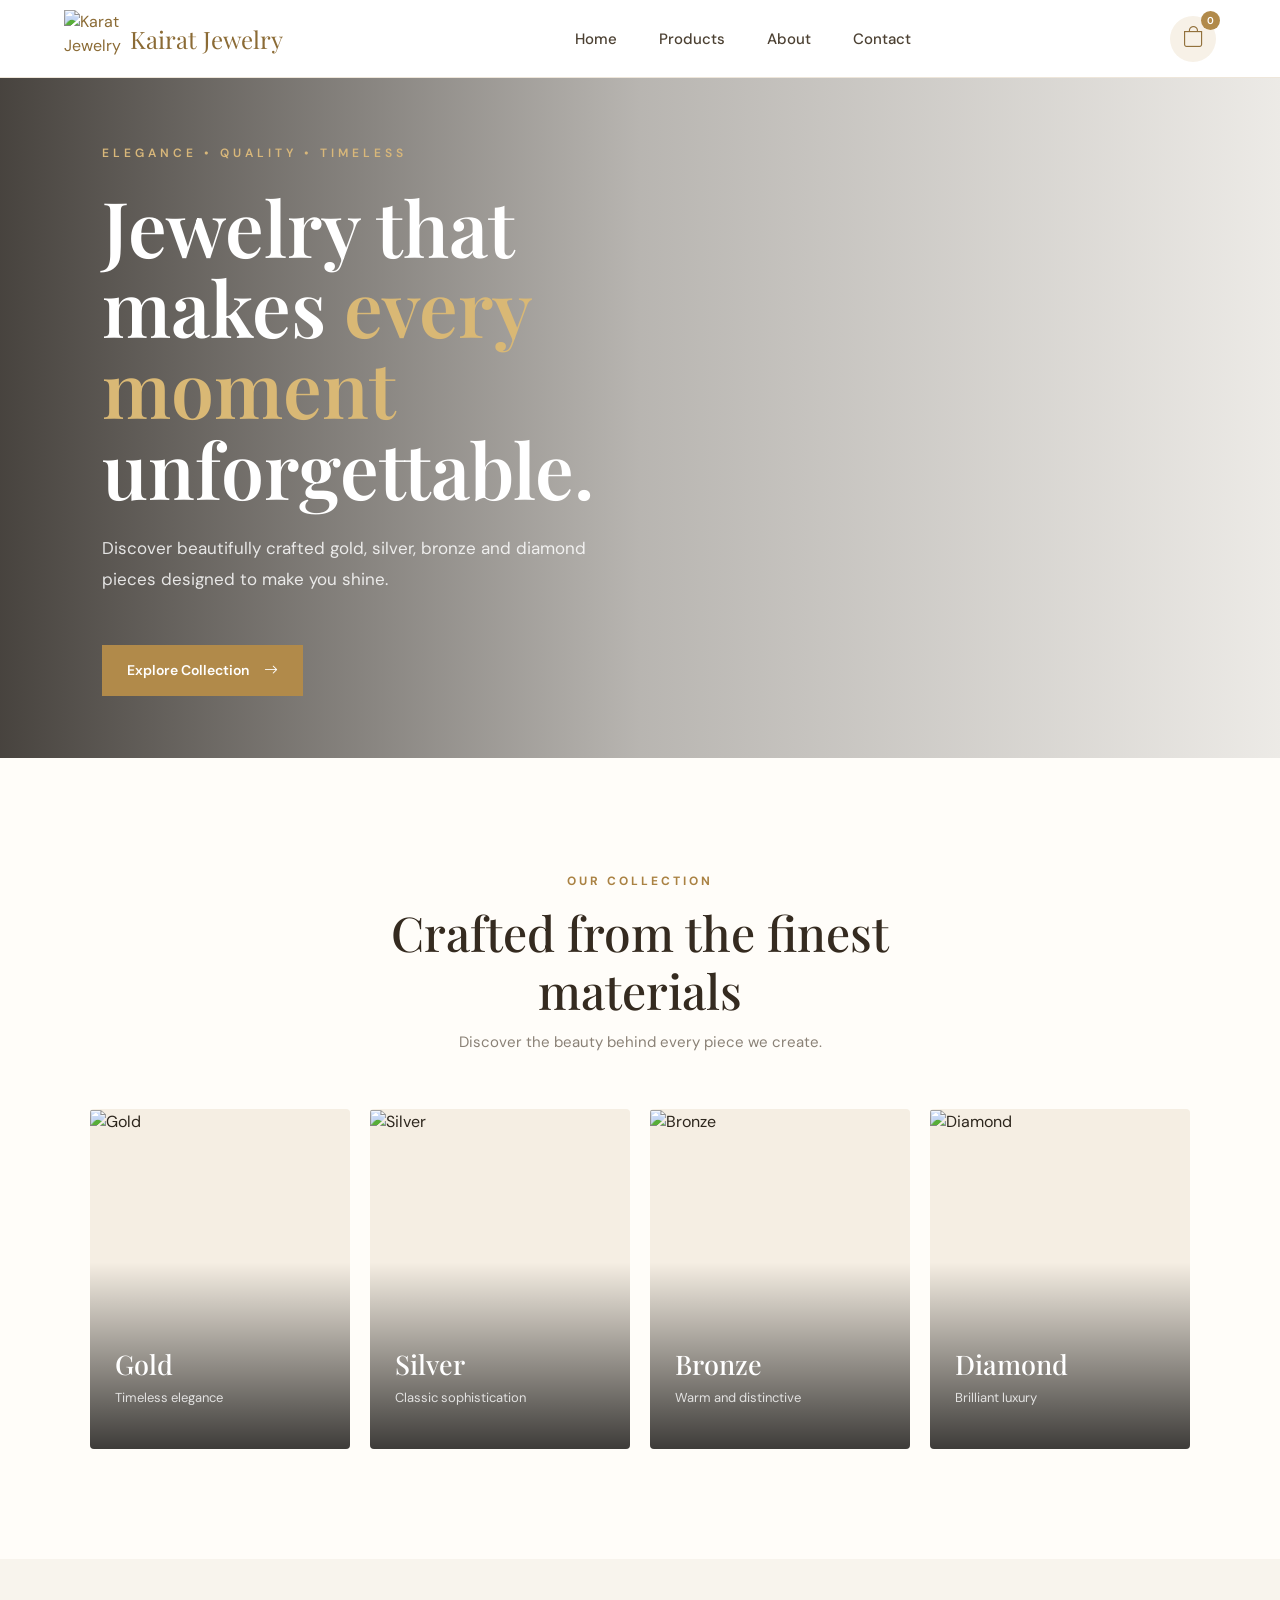
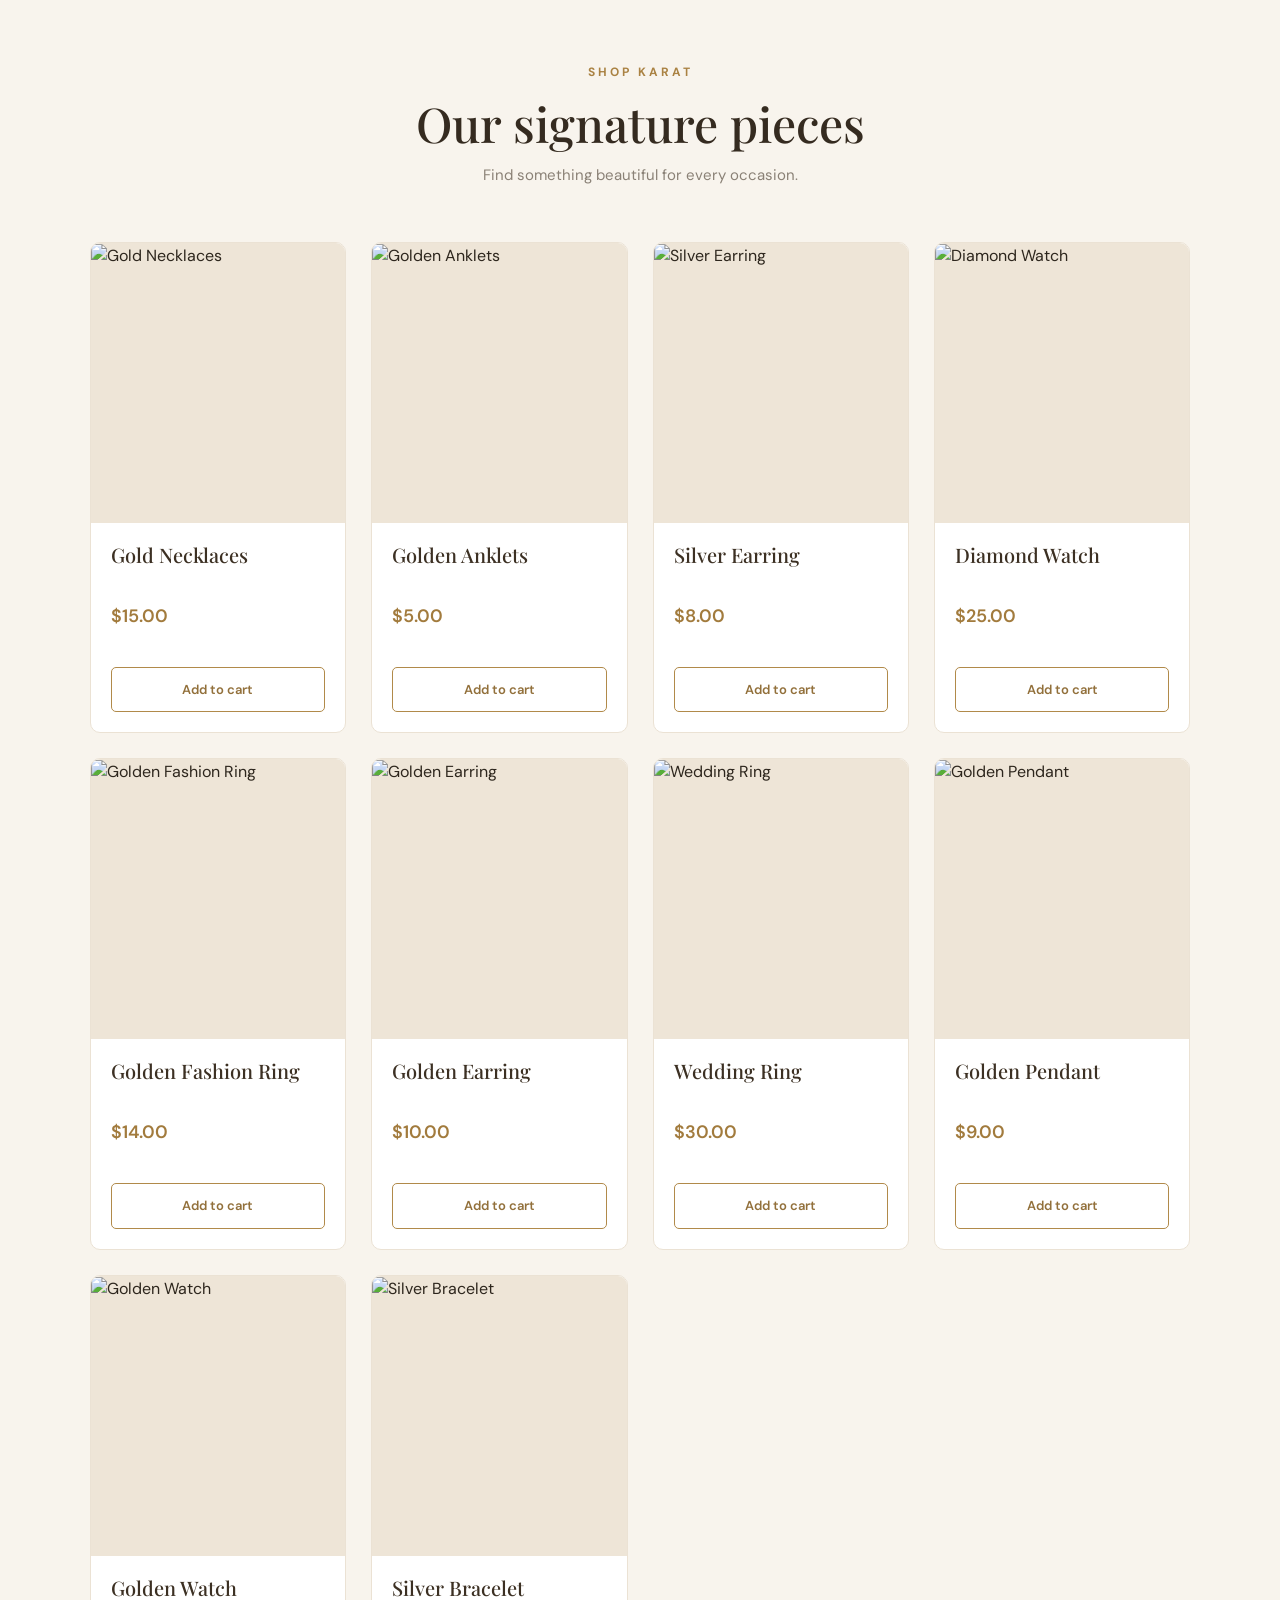
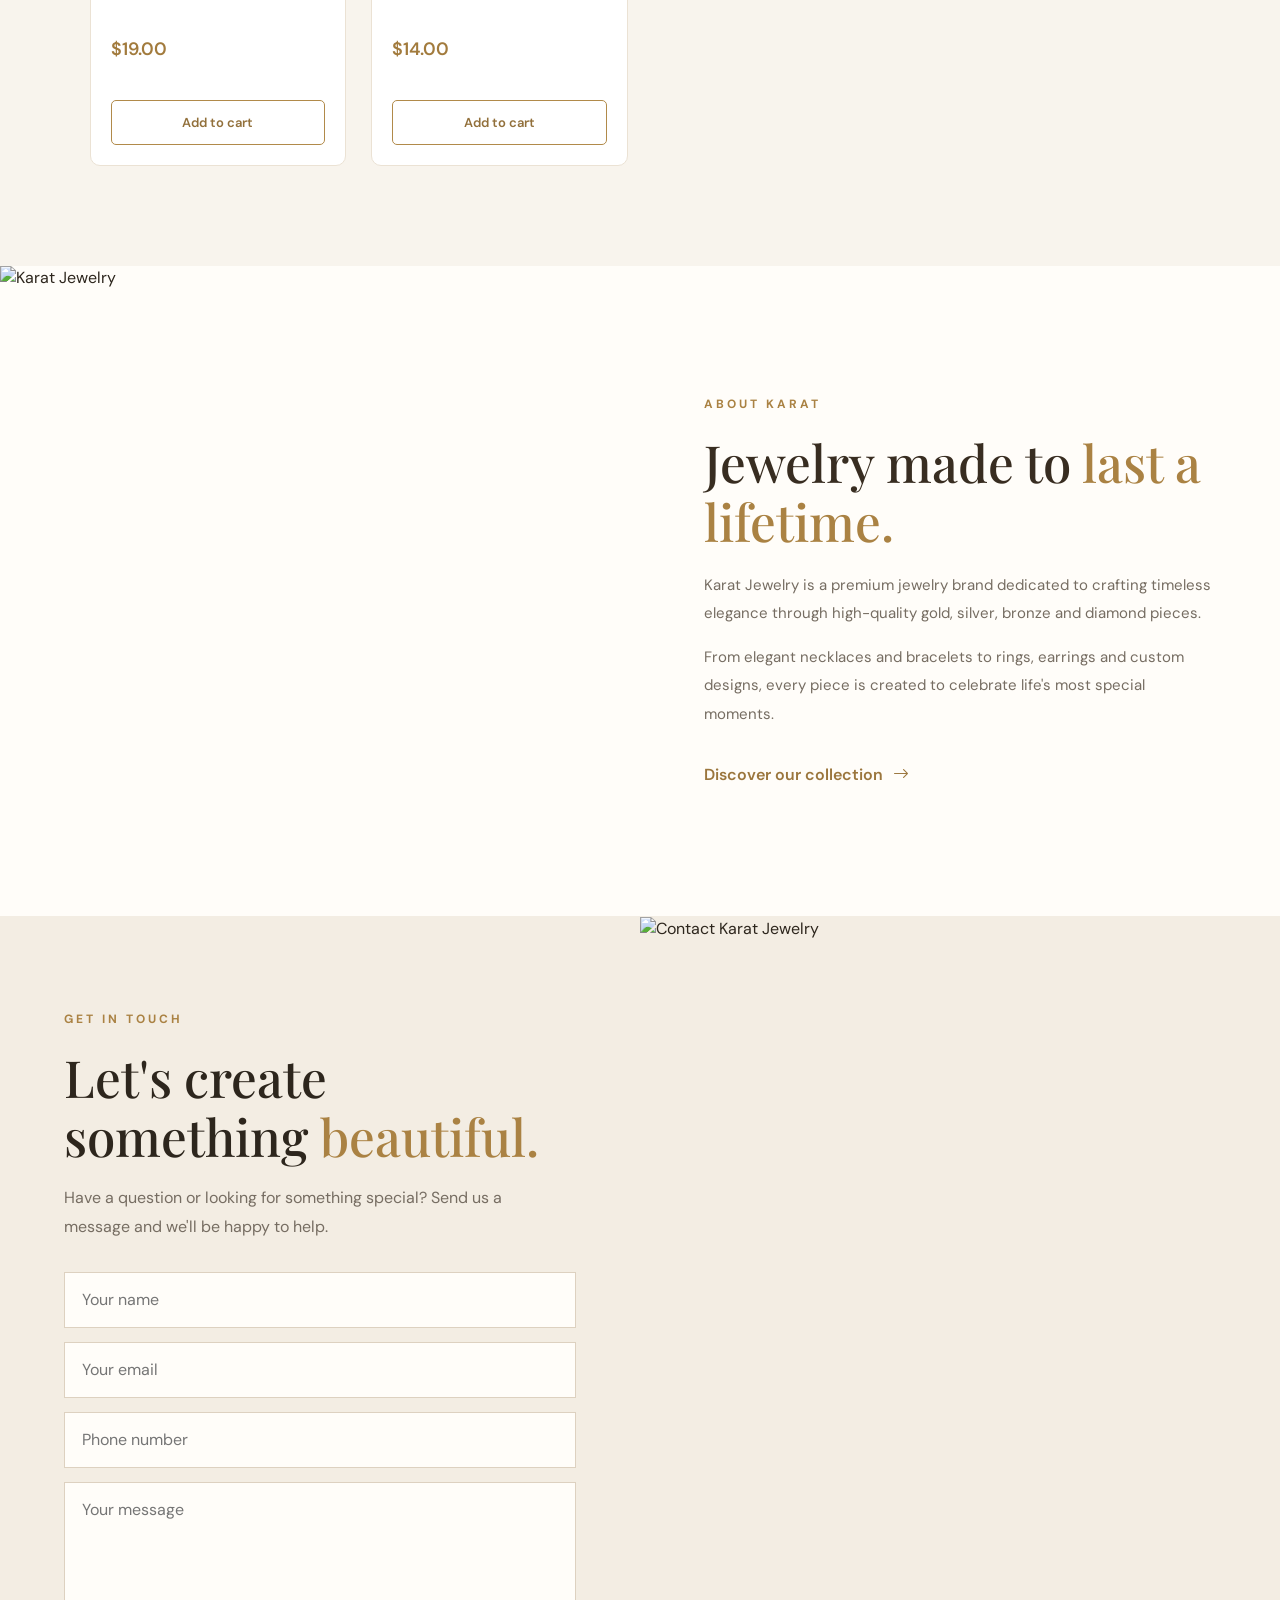
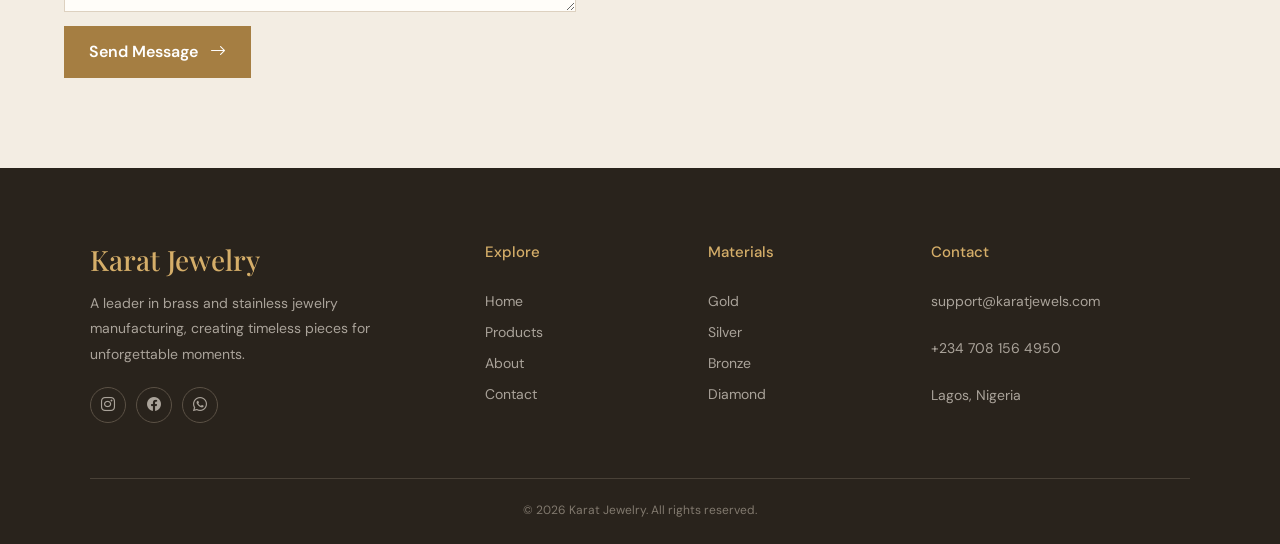
==== commit dbc79df9: "Complete Kairat Jewelry e-commerce website" ====
--- a/index.html
+++ b/index.html
@@ -5,7 +5,7 @@
     <meta charset="UTF-8">
     <meta name="viewport" content="width=device-width, initial-scale=1.0">
 
-    <title>Karat Jewelry</title>
+    <title>Kairat Jewelry</title>
 
     <!-- Bootstrap -->
     <link
@@ -37,7 +37,7 @@
 
         <a href="#main" class="brand">
             <img src="./assets/logo.png" alt="Karat Jewelry">
-            <span>Karat Jewelry</span>
+            <span>Kairat Jewelry</span>
         </a>
 
         <ul class="nav-links">
--- a/index.css
+++ b/index.css
@@ -1,7 +1,3 @@
-/* =========================
-   RESET
-========================= */
-
 * {
     margin: 0;
     padding: 0;
@@ -28,9 +24,7 @@
 }
 
 
-/* =========================
-   NAVBAR
-========================= */
+/* NAVBAR */
 
 .desktop-nav {
     height: 78px;
@@ -39,13 +33,10 @@
     display: flex;
     align-items: center;
     justify-content: space-between;
-
     background: rgba(255, 255, 255, 0.97);
-
     position: sticky;
     top: 0;
     z-index: 1000;
-
     border-bottom: 1px solid #eee6da;
 }
 
@@ -91,7 +82,7 @@
     background: #b18a4a;
     bottom: -7px;
     left: 0;
-    transition: .3s;
+    transition: 0.3s;
 }
 
 .nav-links a:hover {
@@ -108,13 +99,11 @@
     border-radius: 50%;
     background: #f7f1e7;
     color: #92713c;
-
     display: flex;
     justify-content: center;
     align-items: center;
-
     position: relative;
-    transition: .3s;
+    transition: 0.3s;
 }
 
 .cart-link:hover {
@@ -131,19 +120,14 @@
     position: absolute;
     right: -4px;
     top: -5px;
-
     width: 19px;
     height: 19px;
-
     display: flex;
     align-items: center;
     justify-content: center;
-
     border-radius: 50%;
-
     background: #b18a4a;
     color: white;
-
     font-size: 10px;
     font-weight: 600;
 }
@@ -153,19 +137,14 @@
 }
 
 
-/* =========================
-   HERO
-========================= */
+/* HERO */
 
 .hero {
     min-height: 680px;
-
     background-image: url("./assets/index-img.jpg");
     background-size: cover;
     background-position: center;
-
     position: relative;
-
     display: flex;
     align-items: center;
 }
@@ -173,20 +152,18 @@
 .hero-overlay {
     position: absolute;
     inset: 0;
-
     background:
         linear-gradient(
             90deg,
-            rgba(20, 15, 10, .78),
-            rgba(20, 15, 10, .30),
-            rgba(20, 15, 10, .08)
+            rgba(20, 15, 10, 0.78),
+            rgba(20, 15, 10, 0.30),
+            rgba(20, 15, 10, 0.08)
         );
 }
 
 .hero-content {
     position: relative;
     z-index: 2;
-
     width: min(650px, 90%);
     margin-left: 8%;
 }
@@ -200,11 +177,8 @@
 
 .hero h1 {
     margin-top: 22px;
-
-    color: white;
-
+    color: white;
     font-family: "Playfair Display", serif;
-
     font-size: clamp(45px, 6vw, 78px);
     line-height: 1.05;
     font-weight: 600;
@@ -216,12 +190,9 @@
 
 .hero p {
     max-width: 520px;
-
-    color: rgba(255,255,255,.84);
-
+    color: rgba(255, 255, 255, 0.84);
     font-size: 17px;
     line-height: 1.8;
-
     margin-top: 25px;
 }
 
@@ -229,18 +200,13 @@
     display: inline-flex;
     align-items: center;
     gap: 15px;
-
     margin-top: 35px;
-
     padding: 15px 25px;
-
     background: #b18a4a;
     color: white;
-
     font-size: 14px;
     font-weight: 600;
-
-    transition: .3s;
+    transition: 0.3s;
 }
 
 .hero-btn:hover {
@@ -250,9 +216,7 @@
 }
 
 
-/* =========================
-   GENERAL SECTION HEADING
-========================= */
+/* GENERAL SECTION HEADING */
 
 .section-heading {
     text-align: center;
@@ -283,9 +247,7 @@
 }
 
 
-/* =========================
-   MATERIALS
-========================= */
+/* MATERIALS */
 
 .materials {
     padding: 110px 7%;
@@ -300,33 +262,27 @@
 
 .material-card {
     height: 340px;
-
     position: relative;
     overflow: hidden;
-
     background: #f5eee3;
-
     border-radius: 4px;
-
-    transition: .4s;
+    transition: 0.4s;
 }
 
 .material-card img {
     width: 100%;
     height: 100%;
     object-fit: cover;
-
-    transition: .5s;
+    transition: 0.5s;
 }
 
 .material-card::after {
     content: "";
     position: absolute;
     inset: 0;
-
     background: linear-gradient(
         transparent 45%,
-        rgba(0,0,0,.75)
+        rgba(0, 0, 0, 0.75)
     );
 }
 
@@ -344,7 +300,7 @@
 }
 
 .material-card p {
-    color: rgba(255,255,255,.8);
+    color: rgba(255, 255, 255, 0.8);
     font-size: 13px;
     margin-top: 3px;
 }
@@ -358,9 +314,7 @@
 }
 
 
-/* =========================
-   PRODUCTS
-========================= */
+/* PRODUCTS */
 
 .products-section {
     padding: 100px 7%;
@@ -369,35 +323,22 @@
 
 .product-container {
     display: grid;
-
-    grid-template-columns:
-        repeat(4, minmax(0, 1fr));
-
+    grid-template-columns: repeat(4, minmax(0, 1fr));
     gap: 25px;
 }
-
-
-/* PRODUCT CARD */
 
 .product-card {
     background: white;
-
     border: 1px solid #ebe2d4;
-
-    border-radius: 5px;
-
+    border-radius: 10px;
     overflow: hidden;
-
     position: relative;
-
-    transition: .35s;
+    transition: 0.3s ease;
 }
 
 .product-card:hover {
-    transform: translateY(-8px);
-
-    box-shadow:
-        0 20px 45px rgba(75,55,30,.12);
+    transform: translateY(-6px);
+    box-shadow: 0 15px 35px rgba(75, 55, 30, 0.12);
 }
 
 .product-img {
@@ -409,14 +350,12 @@
 .product-card img {
     width: 100%;
     height: 100%;
-
     object-fit: cover;
-
-    transition: .5s;
+    transition: 0.5s ease;
 }
 
 .product-card:hover .imagee {
-    transform: scale(1.07);
+    transform: scale(1.06);
 }
 
 .product-name {
@@ -425,10 +364,9 @@
 
 .product-name h3 {
     font-family: "Playfair Display", serif;
-
     font-size: 20px;
-
     color: #3c3023;
+    min-height: 48px;
 }
 
 .product-price {
@@ -439,34 +377,34 @@
     color: #a27b3d;
     font-size: 18px;
     font-weight: 600;
+    margin: 0;
 }
 
 .adding {
-    color: #5e8a57;
+    color: #198754;
     text-align: center;
-    margin: 3px 0;
     font-size: 12px;
-    transition: .3s;
+    margin: 4px 0;
+    opacity: 0;
+    transition: 0.2s ease;
+}
+
+.adding.show {
+    opacity: 1;
 }
 
 .product-card .adder {
     width: calc(100% - 40px);
-
     margin: 10px 20px 20px;
-
     padding: 12px;
-
     border: 1px solid #b18a4a;
-
+    border-radius: 5px;
     background: transparent;
     color: #92703b;
-
     font-size: 13px;
     font-weight: 600;
-
     cursor: pointer;
-
-    transition: .3s;
+    transition: 0.25s ease;
 }
 
 .product-card .adder:hover {
@@ -474,17 +412,19 @@
     color: white;
 }
 
-
-/* =========================
-   ABOUT
-========================= */
+.product-card .adder.added {
+    background: #198754;
+    border-color: #198754;
+    color: white;
+}
+
+
+/* ABOUT */
 
 .about-section {
     display: grid;
     grid-template-columns: 1fr 1fr;
-
     min-height: 650px;
-
     background: #fffdf9;
 }
 
@@ -496,13 +436,11 @@
     width: 100%;
     height: 100%;
     min-height: 600px;
-
     object-fit: cover;
 }
 
 .about-content {
     padding: 90px 10%;
-
     display: flex;
     justify-content: center;
     flex-direction: column;
@@ -510,13 +448,9 @@
 
 .about-content h2 {
     font-family: "Playfair Display", serif;
-
     font-size: clamp(38px, 4vw, 55px);
-
     line-height: 1.15;
-
     color: #382d21;
-
     margin: 20px 0;
 }
 
@@ -526,23 +460,16 @@
 
 .about-content p {
     color: #766d62;
-
     line-height: 1.9;
-
     font-size: 15px;
-
     max-width: 520px;
-
     margin-bottom: 15px;
 }
 
 .about-content a {
     color: #9b763d;
-
     font-weight: 600;
-
     margin-top: 20px;
-
     display: flex;
     align-items: center;
     gap: 10px;
@@ -553,14 +480,11 @@
 }
 
 
-/* =========================
-   CONTACT
-========================= */
+/* CONTACT */
 
 .contact-section {
     display: grid;
     grid-template-columns: 1fr 1fr;
-
     background: #f3ede3;
 }
 
@@ -570,11 +494,8 @@
 
 .contact-content h2 {
     font-family: "Playfair Display", serif;
-
     font-size: clamp(38px, 4vw, 55px);
-
     line-height: 1.15;
-
     margin: 18px 0;
 }
 
@@ -584,11 +505,8 @@
 
 .contact-content > p {
     color: #766d62;
-
     line-height: 1.8;
-
     max-width: 500px;
-
     margin-bottom: 30px;
 }
 
@@ -601,18 +519,12 @@
 .contact-content input,
 .contact-content textarea {
     width: 100%;
-
     border: 1px solid #ddd1c0;
-
     background: #fffdf9;
-
     padding: 15px 17px;
-
     outline: none;
-
     font-family: inherit;
-
-    transition: .2s;
+    transition: 0.2s;
 }
 
 .contact-content textarea {
@@ -627,23 +539,16 @@
 
 .contact-content button {
     width: fit-content;
-
     padding: 14px 25px;
-
     border: none;
-
     background: #a57e42;
     color: white;
-
     font-weight: 600;
-
     cursor: pointer;
-
     display: flex;
     align-items: center;
     gap: 12px;
-
-    transition: .3s;
+    transition: 0.3s;
 }
 
 .contact-content button:hover {
@@ -661,53 +566,38 @@
 }
 
 
-/* =========================
-   FOOTER
-========================= */
+/* FOOTER */
 
 footer {
     background: #29231c;
     color: white;
-
     padding: 75px 7% 25px;
 }
 
 .footer-grid {
     display: grid;
-
-    grid-template-columns:
-        2fr 1fr 1fr 1.5fr;
-
+    grid-template-columns: 2fr 1fr 1fr 1.5fr;
     gap: 50px;
-
     padding-bottom: 55px;
 }
 
 .footer-brand h2 {
     font-family: "Playfair Display", serif;
-
     color: #d5ae69;
-
     font-size: 28px;
 }
 
 .footer-brand p {
     color: #aaa39a;
-
     max-width: 350px;
-
     line-height: 1.8;
-
     font-size: 14px;
-
     margin-top: 15px;
 }
 
 .footer-grid h3 {
     color: #d5ae69;
-
     font-size: 15px;
-
     margin-bottom: 20px;
 }
 
@@ -720,7 +610,6 @@
 .footer-grid a,
 .footer-grid p {
     color: #aaa39a;
-
     font-size: 14px;
 }
 
@@ -731,23 +620,18 @@
 .socials {
     display: flex;
     gap: 10px;
-
     margin-top: 20px;
 }
 
 .socials a {
     width: 36px;
     height: 36px;
-
     border: 1px solid #5b5145;
-
     display: flex;
     align-items: center;
     justify-content: center;
-
     border-radius: 50%;
-
-    transition: .3s;
+    transition: 0.3s;
 }
 
 .socials a:hover {
@@ -758,20 +642,14 @@
 
 .copyright {
     border-top: 1px solid #494137;
-
     padding-top: 22px;
-
     text-align: center;
-
     color: #81796e;
-
     font-size: 12px;
 }
 
 
-/* =========================
-   MOBILE
-========================= */
+/* TABLET */
 
 @media (max-width: 900px) {
 
@@ -781,13 +659,10 @@
 
     .mobile-nav {
         display: flex;
-
         position: sticky;
         top: 0;
         z-index: 1000;
-
         background: white;
-
         border-bottom: 1px solid #eee5d9;
     }
 
@@ -816,17 +691,13 @@
 
     .mobile-nav li a {
         display: block;
-
         padding: 13px;
-
         color: #4c4133;
-
         font-size: 15px;
     }
 
     .hero {
         min-height: 600px;
-
         background-position: 60% center;
     }
 
@@ -865,9 +736,7 @@
 }
 
 
-/* =========================
-   SMALL PHONES
-========================= */
+/* SMALL PHONES */
 
 @media (max-width: 600px) {
 
